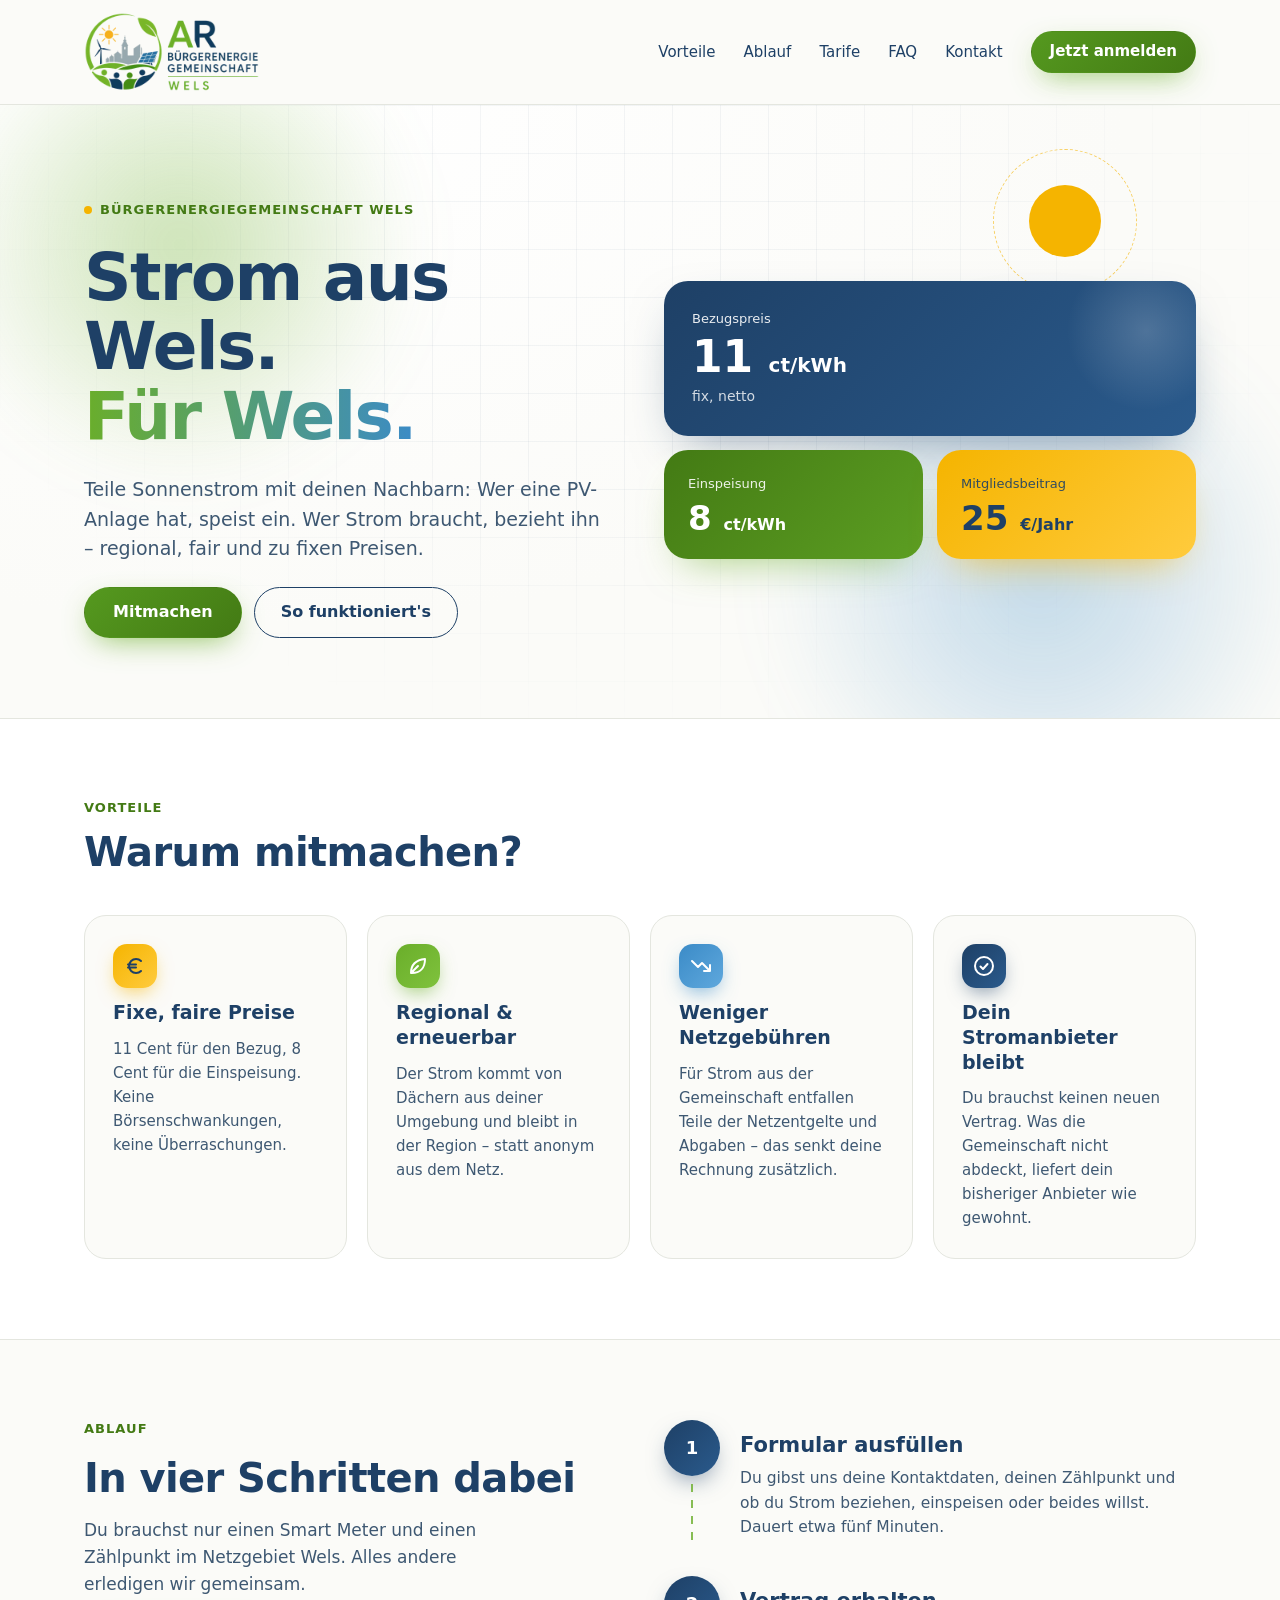
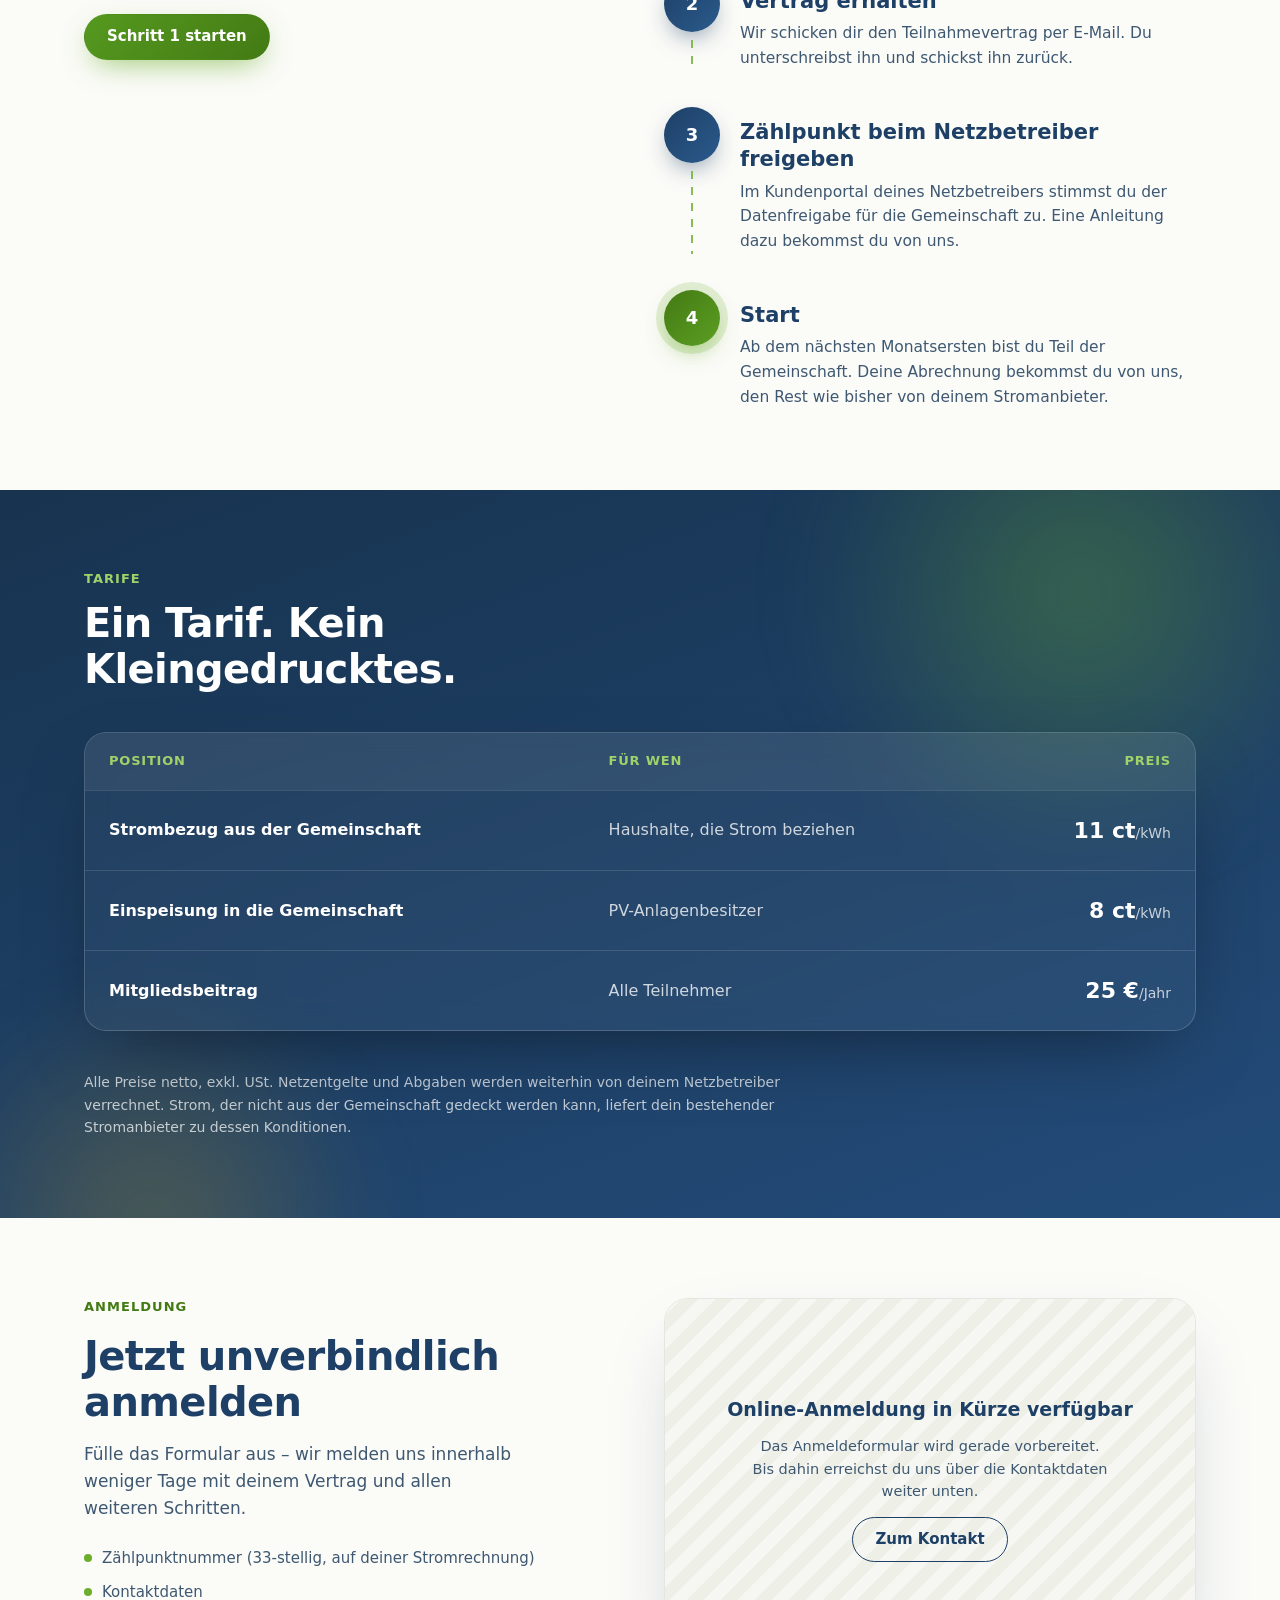
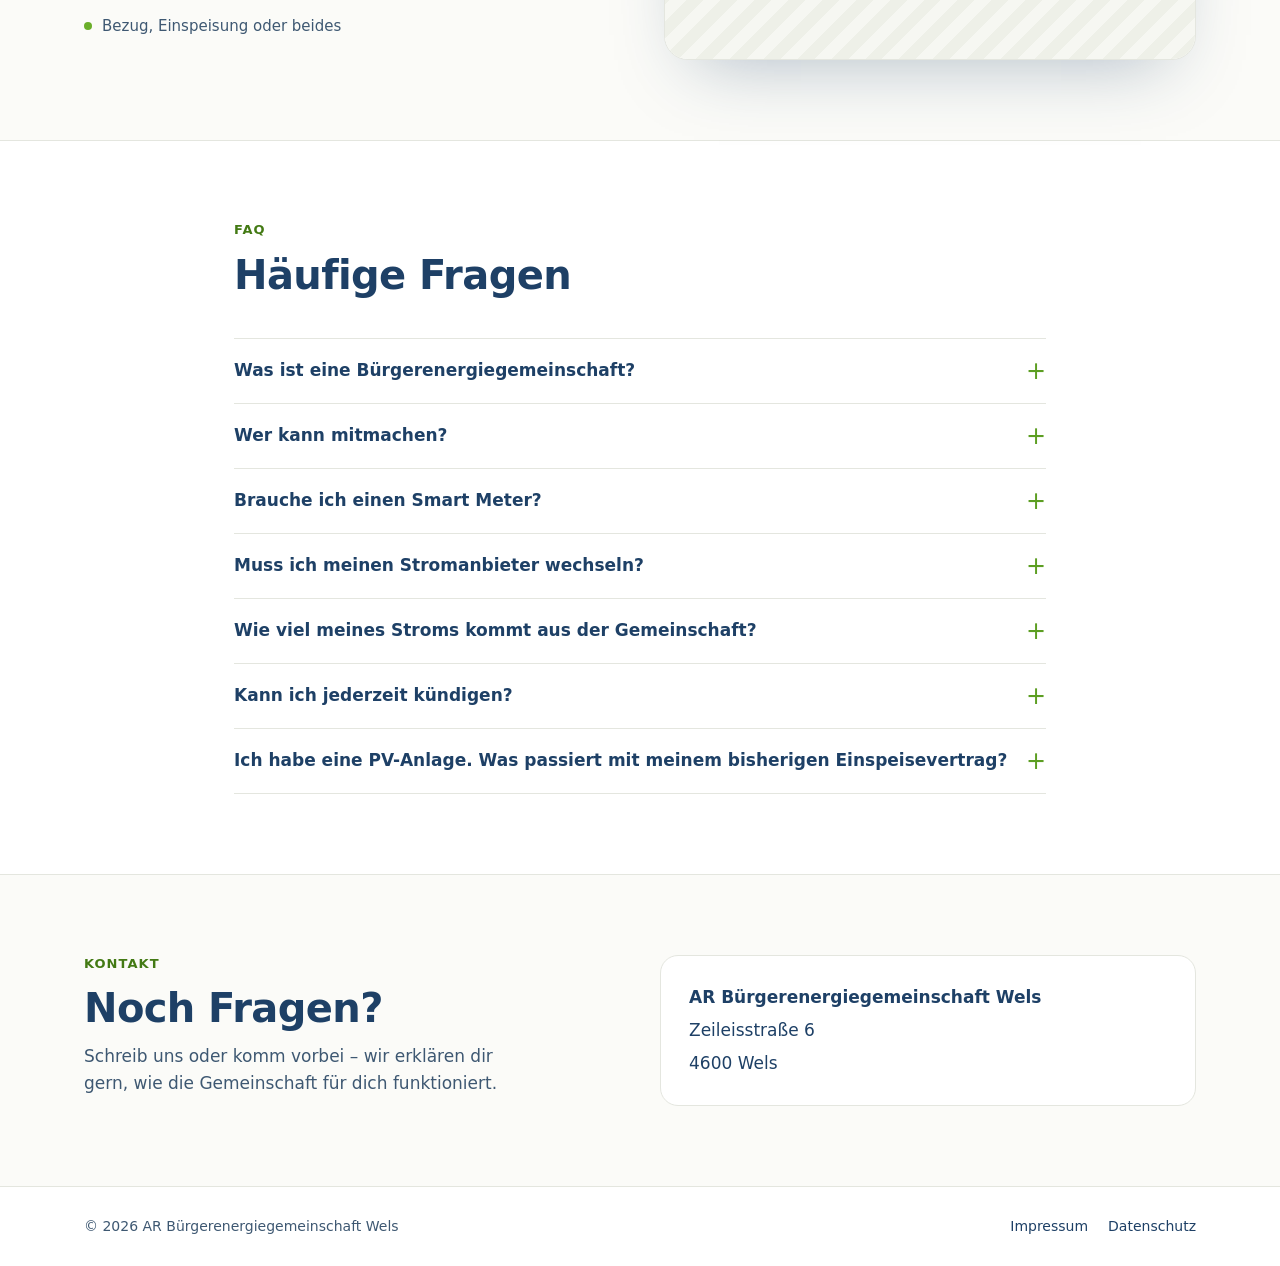
==== index.html @ f0b6286e "Website der AR Bürgerenergiegemeinschaft Wels Statische, SEO-optimierte Website (HTML, CSS, JS) ohne" ====
<!DOCTYPE html>
<html lang="de-AT">
<head>
<meta charset="utf-8">
<meta name="viewport" content="width=device-width, initial-scale=1">
<title>Bürgerenergiegemeinschaft Wels – Strom aus Wels, für Wels</title>
<meta name="description" content="Regionalen Sonnenstrom in Wels teilen: 11 ct/kWh Bezug, 8 ct/kWh Einspeisung, 25 € Mitgliedsbeitrag pro Jahr. Ohne Anbieterwechsel – jetzt unverbindlich anmelden.">
<meta name="robots" content="index, follow, max-image-preview:large">
<!-- TODO: https://www.example.com überall durch die echte Domain ersetzen (auch in robots.txt und sitemap.xml) -->
<link rel="canonical" href="https://www.example.com/">

<meta property="og:type" content="website">
<meta property="og:locale" content="de_AT">
<meta property="og:site_name" content="AR Bürgerenergiegemeinschaft Wels">
<meta property="og:title" content="Bürgerenergiegemeinschaft Wels – Strom aus Wels, für Wels">
<meta property="og:description" content="Teile Sonnenstrom mit deinen Nachbarn – regional, fair und zu fixen Preisen. 11 ct/kWh Bezug, 8 ct/kWh Einspeisung.">
<meta property="og:url" content="https://www.example.com/">
<meta property="og:image" content="https://www.example.com/assets/img/og-image.jpg">
<meta property="og:image:width" content="1200">
<meta property="og:image:height" content="630">
<meta property="og:image:alt" content="Logo der AR Bürgerenergiegemeinschaft Wels">
<meta name="twitter:card" content="summary_large_image">

<meta name="theme-color" content="#1E4066">
<meta name="geo.region" content="AT-4">
<meta name="geo.placename" content="Wels">
<link rel="icon" type="image/png" href="assets/img/favicon.png">
<link rel="apple-touch-icon" href="assets/img/apple-touch-icon.png">

<link rel="stylesheet" href="assets/css/style.css">
<script>document.documentElement.className += ' js';</script>
<script src="assets/js/main.js" defer></script>

<script type="application/ld+json">
{
  "@context": "https://schema.org",
  "@graph": [
    {
      "@type": "Organization",
      "@id": "https://www.example.com/#organisation",
      "name": "AR Bürgerenergiegemeinschaft Wels",
      "alternateName": "BEG Wels",
      "url": "https://www.example.com/",
      "logo": "https://www.example.com/assets/img/apple-touch-icon.png",
      "image": "https://www.example.com/assets/img/og-image.jpg",
      "description": "Bürgerenergiegemeinschaft in Wels: Mitglieder teilen regional erzeugten Sonnenstrom zu fixen Preisen.",
      "address": {
        "@type": "PostalAddress",
        "streetAddress": "Zeileisstraße 6",
        "postalCode": "4600",
        "addressLocality": "Wels",
        "addressRegion": "Oberösterreich",
        "addressCountry": "AT"
      },
      "areaServed": { "@type": "City", "name": "Wels" }
    },
    {
      "@type": "WebSite",
      "@id": "https://www.example.com/#website",
      "url": "https://www.example.com/",
      "name": "AR Bürgerenergiegemeinschaft Wels",
      "inLanguage": "de-AT",
      "publisher": { "@id": "https://www.example.com/#organisation" }
    },
    {
      "@type": "WebPage",
      "@id": "https://www.example.com/#webpage",
      "url": "https://www.example.com/",
      "name": "Bürgerenergiegemeinschaft Wels – Strom aus Wels, für Wels",
      "description": "Regionalen Sonnenstrom in Wels teilen: 11 ct/kWh Bezug, 8 ct/kWh Einspeisung, 25 € Mitgliedsbeitrag pro Jahr. Ohne Anbieterwechsel.",
      "inLanguage": "de-AT",
      "isPartOf": { "@id": "https://www.example.com/#website" },
      "about": { "@id": "https://www.example.com/#organisation" }
    },
    {
      "@type": "FAQPage",
      "@id": "https://www.example.com/#faq",
      "mainEntity": [
        {
          "@type": "Question",
          "name": "Was ist eine Bürgerenergiegemeinschaft?",
          "acceptedAnswer": { "@type": "Answer", "text": "Eine Bürgerenergiegemeinschaft (BEG) ist ein Zusammenschluss von Menschen und Betrieben, die Strom gemeinsam erzeugen, verbrauchen und untereinander teilen. Wer eine PV-Anlage hat, speist ein. Wer Strom braucht, bezieht ihn direkt aus der Gemeinschaft." }
        },
        {
          "@type": "Question",
          "name": "Wer kann mitmachen?",
          "acceptedAnswer": { "@type": "Answer", "text": "Alle mit einem Smart Meter und einem Zählpunkt im Netzgebiet Wels – egal, ob du Strom beziehen, einspeisen oder beides willst." }
        },
        {
          "@type": "Question",
          "name": "Brauche ich einen Smart Meter?",
          "acceptedAnswer": { "@type": "Answer", "text": "Ja. Für die viertelstündliche Zuordnung des Stroms ist ein Smart Meter nötig. In Wels sind die meisten Haushalte bereits ausgestattet; falls nicht, kannst du ihn kostenlos beim Netzbetreiber anfordern." }
        },
        {
          "@type": "Question",
          "name": "Muss ich meinen Stromanbieter wechseln?",
          "acceptedAnswer": { "@type": "Answer", "text": "Nein. Dein bestehender Vertrag bleibt. Die Gemeinschaft deckt einen Teil deines Verbrauchs, der Rest kommt wie bisher von deinem Anbieter." }
        },
        {
          "@type": "Question",
          "name": "Wie viel meines Stroms kommt aus der Gemeinschaft?",
          "acceptedAnswer": { "@type": "Answer", "text": "Das hängt davon ab, wie viel gerade eingespeist wird und wann du verbrauchst. Tagsüber bei Sonne ist der Anteil hoch, nachts gering. Der Anteil steht auf deiner monatlichen Abrechnung." }
        },
        {
          "@type": "Question",
          "name": "Kann ich jederzeit kündigen?",
          "acceptedAnswer": { "@type": "Answer", "text": "Ja, mit einer Frist von einem Monat zum Monatsende. Es gibt keine Mindestlaufzeit." }
        },
        {
          "@type": "Question",
          "name": "Ich habe eine PV-Anlage. Was passiert mit meinem bisherigen Einspeisevertrag?",
          "acceptedAnswer": { "@type": "Answer", "text": "Er bleibt bestehen. Was die Gemeinschaft nicht abnimmt, geht weiterhin an deinen bisherigen Abnehmer. Du bekommst für den Gemeinschaftsanteil 8 ct/kWh von uns." }
        }
      ]
    }
  ]
}
</script>
</head>
<body>
<a class="skip-link" href="#inhalt">Zum Inhalt springen</a>

<header class="site-header">
  <nav class="site-nav" aria-label="Hauptnavigation">
    <a class="brand" href="#top" aria-label="AR Bürgerenergiegemeinschaft Wels – zum Seitenanfang">
      <img src="assets/img/logo.webp" alt="AR Bürgerenergiegemeinschaft Wels" width="440" height="200" fetchpriority="high" decoding="async">
    </a>
    <button class="nav-toggle" type="button" aria-controls="nav-links" aria-expanded="false" aria-label="Menü öffnen">
      <svg class="icon-open" width="22" height="22" viewBox="0 0 24 24" fill="none" stroke="currentColor" stroke-width="2" stroke-linecap="round" aria-hidden="true"><path d="M4 7h16M4 12h16M4 17h16"/></svg>
      <svg class="icon-close" width="22" height="22" viewBox="0 0 24 24" fill="none" stroke="currentColor" stroke-width="2" stroke-linecap="round" aria-hidden="true"><path d="M6 6l12 12M18 6L6 18"/></svg>
    </button>
    <ul class="nav-links" id="nav-links">
      <li><a href="#vorteile">Vorteile</a></li>
      <li><a href="#ablauf">Ablauf</a></li>
      <li><a href="#tarife">Tarife</a></li>
      <li><a href="#faq">FAQ</a></li>
      <li><a href="#kontakt">Kontakt</a></li>
      <li><a class="btn btn-primary btn-sm" href="#anmelden">Jetzt anmelden</a></li>
    </ul>
  </nav>
</header>

<main id="top">
  <section class="hero" id="inhalt" aria-labelledby="hero-titel">
    <div class="hero-deco hero-grid-bg" aria-hidden="true"></div>
    <div class="hero-deco blob blob-green" aria-hidden="true"></div>
    <div class="hero-deco blob blob-blue" aria-hidden="true"></div>
    <div class="hero-deco sun" aria-hidden="true"></div>
    <div class="hero-deco sun-ring" aria-hidden="true"></div>

    <div class="wrap hero-inner">
      <div class="hero-copy">
        <h1 id="hero-titel">
          <span class="eyebrow hero-in d1">Bürgerenergiegemeinschaft Wels</span>
          <span class="hero-title hero-in d2">Strom aus Wels.<br><span class="shimmer">Für Wels.</span></span>
        </h1>
        <p class="hero-text hero-in d3">Teile Sonnenstrom mit deinen Nachbarn: Wer eine PV-Anlage hat, speist ein. Wer Strom braucht, bezieht ihn – regional, fair und zu fixen Preisen.</p>
        <div class="hero-actions hero-in d4">
          <a class="btn btn-primary" href="#anmelden">Mitmachen</a>
          <a class="btn btn-outline" href="#ablauf">So funktioniert's</a>
        </div>
      </div>

      <ul class="price-cards hero-in d3" aria-label="Preise im Überblick">
        <li class="price-card price-card--main lift">
          <span class="label">Bezugspreis</span>
          <span class="value">11 <span class="unit">ct/kWh</span></span>
          <span class="note">fix, netto</span>
        </li>
        <li class="price-card price-card--green lift">
          <span class="label">Einspeisung</span>
          <span class="value">8 <span class="unit">ct/kWh</span></span>
        </li>
        <li class="price-card price-card--sun lift">
          <span class="label">Mitgliedsbeitrag</span>
          <span class="value">25 <span class="unit">€/Jahr</span></span>
        </li>
      </ul>
    </div>
  </section>

  <section class="section section-alt" id="vorteile" aria-labelledby="vorteile-titel">
    <div class="wrap section-inner stack stack-lg">
      <div class="section-head stack stack-sm" data-reveal="1">
        <span class="eyebrow">Vorteile</span>
        <h2 class="h2" id="vorteile-titel">Warum mitmachen?</h2>
      </div>
      <ul class="cards">
        <li class="card lift" data-reveal="1">
          <span class="icon icon--sun" aria-hidden="true"><svg viewBox="0 0 24 24" fill="none" stroke="currentColor" stroke-width="2" stroke-linecap="round" stroke-linejoin="round"><path d="M18 7a7 7 0 1 0 0 10M5 10.5h8M5 13.5h8"/></svg></span>
          <h3>Fixe, faire Preise</h3>
          <p>11 Cent für den Bezug, 8 Cent für die Einspeisung. Keine Börsenschwankungen, keine Überraschungen.</p>
        </li>
        <li class="card lift" data-reveal="2">
          <span class="icon icon--green" aria-hidden="true"><svg viewBox="0 0 24 24" fill="none" stroke="currentColor" stroke-width="2" stroke-linecap="round" stroke-linejoin="round"><path d="M5 19c0-8 5-13 14-14 0 9-5 14-13 14M5 19l7-7"/></svg></span>
          <h3>Regional &amp; erneuerbar</h3>
          <p>Der Strom kommt von Dächern aus deiner Umgebung und bleibt in der Region – statt anonym aus dem Netz.</p>
        </li>
        <li class="card lift" data-reveal="3">
          <span class="icon icon--blue" aria-hidden="true"><svg viewBox="0 0 24 24" fill="none" stroke="currentColor" stroke-width="2" stroke-linecap="round" stroke-linejoin="round"><path d="M3 7l6 6 4-4 8 8M21 11v6h-6"/></svg></span>
          <h3>Weniger Netzgebühren</h3>
          <p>Für Strom aus der Gemeinschaft entfallen Teile der Netzentgelte und Abgaben – das senkt deine Rechnung zusätzlich.</p>
        </li>
        <li class="card lift" data-reveal="4">
          <span class="icon icon--navy" aria-hidden="true"><svg viewBox="0 0 24 24" fill="none" stroke="currentColor" stroke-width="2" stroke-linecap="round" stroke-linejoin="round"><circle cx="12" cy="12" r="9"/><path d="M8.5 12.5l2.5 2.5 4.5-5"/></svg></span>
          <h3>Dein Stromanbieter bleibt</h3>
          <p>Du brauchst keinen neuen Vertrag. Was die Gemeinschaft nicht abdeckt, liefert dein bisheriger Anbieter wie gewohnt.</p>
        </li>
      </ul>
    </div>
  </section>

  <section class="section" id="ablauf" aria-labelledby="ablauf-titel">
    <div class="wrap section-inner split">
      <div class="stack sticky-col" data-reveal="1">
        <span class="eyebrow">Ablauf</span>
        <h2 class="h2" id="ablauf-titel">In vier Schritten dabei</h2>
        <p class="lead">Du brauchst nur einen Smart Meter und einen Zählpunkt im Netzgebiet Wels. Alles andere erledigen wir gemeinsam.</p>
        <p><a class="btn btn-primary btn-md" href="#anmelden">Schritt 1 starten</a></p>
      </div>
      <ol class="steps">
        <li class="step" data-reveal="1">
          <div class="step-rail" aria-hidden="true"><span class="step-num">1</span><span class="step-line"></span></div>
          <div class="step-body">
            <h3>Formular ausfüllen</h3>
            <p>Du gibst uns deine Kontaktdaten, deinen Zählpunkt und ob du Strom beziehen, einspeisen oder beides willst. Dauert etwa fünf Minuten.</p>
          </div>
        </li>
        <li class="step" data-reveal="2">
          <div class="step-rail" aria-hidden="true"><span class="step-num">2</span><span class="step-line"></span></div>
          <div class="step-body">
            <h3>Vertrag erhalten</h3>
            <p>Wir schicken dir den Teilnahmevertrag per E-Mail. Du unterschreibst ihn und schickst ihn zurück.</p>
          </div>
        </li>
        <li class="step" data-reveal="3">
          <div class="step-rail" aria-hidden="true"><span class="step-num">3</span><span class="step-line"></span></div>
          <div class="step-body">
            <h3>Zählpunkt beim Netzbetreiber freigeben</h3>
            <p>Im Kundenportal deines Netzbetreibers stimmst du der Datenfreigabe für die Gemeinschaft zu. Eine Anleitung dazu bekommst du von uns.</p>
          </div>
        </li>
        <li class="step" data-reveal="4">
          <div class="step-rail" aria-hidden="true"><span class="step-num">4</span></div>
          <div class="step-body">
            <h3>Start</h3>
            <p>Ab dem nächsten Monatsersten bist du Teil der Gemeinschaft. Deine Abrechnung bekommst du von uns, den Rest wie bisher von deinem Stromanbieter.</p>
          </div>
        </li>
      </ol>
    </div>
  </section>

  <section class="section tarife" id="tarife" aria-labelledby="tarife-titel">
    <div class="hero-deco blob blob-a" aria-hidden="true"></div>
    <div class="hero-deco blob blob-b" aria-hidden="true"></div>
    <div class="wrap section-inner stack stack-lg">
      <div class="section-head stack stack-sm" data-reveal="1">
        <span class="eyebrow">Tarife</span>
        <h2 class="h2" id="tarife-titel">Ein Tarif. Kein Kleingedrucktes.</h2>
      </div>
      <div class="table-wrap" data-reveal="2" tabindex="0" role="region" aria-labelledby="tarife-titel">
        <table class="tarif-table">
          <caption class="visually-hidden">Tarife der AR Bürgerenergiegemeinschaft Wels</caption>
          <thead>
            <tr>
              <th scope="col">Position</th>
              <th scope="col">Für wen</th>
              <th scope="col" class="price">Preis</th>
            </tr>
          </thead>
          <tbody>
            <tr>
              <th scope="row">Strombezug aus der Gemeinschaft</th>
              <td>Haushalte, die Strom beziehen</td>
              <td class="price">11 ct<span class="per">/kWh</span></td>
            </tr>
            <tr>
              <th scope="row">Einspeisung in die Gemeinschaft</th>
              <td>PV-Anlagenbesitzer</td>
              <td class="price">8 ct<span class="per">/kWh</span></td>
            </tr>
            <tr>
              <th scope="row">Mitgliedsbeitrag</th>
              <td>Alle Teilnehmer</td>
              <td class="price">25 €<span class="per">/Jahr</span></td>
            </tr>
          </tbody>
        </table>
      </div>
      <p class="footnote">Alle Preise netto, exkl. USt. Netzentgelte und Abgaben werden weiterhin von deinem Netzbetreiber verrechnet. Strom, der nicht aus der Gemeinschaft gedeckt werden kann, liefert dein bestehender Stromanbieter zu dessen Konditionen.</p>
    </div>
  </section>

  <section class="section" id="anmelden" aria-labelledby="anmelden-titel">
    <div class="wrap section-inner split">
      <div class="stack" data-reveal="1">
        <span class="eyebrow">Anmeldung</span>
        <h2 class="h2" id="anmelden-titel">Jetzt unverbindlich anmelden</h2>
        <p class="lead">Fülle das Formular aus – wir melden uns innerhalb weniger Tage mit deinem Vertrag und allen weiteren Schritten.</p>
        <ul class="checklist">
          <li>Zählpunktnummer (33-stellig, auf deiner Stromrechnung)</li>
          <li>Kontaktdaten</li>
          <li>Bezug, Einspeisung oder beides</li>
        </ul>
      </div>

      <!-- TODO: Link zum Anmeldeformular (z. B. Google-Forms-Einbettungs-URL) in data-form-url eintragen.
           Solange das Attribut leer ist, wird der Hinweis "in Kürze verfügbar" angezeigt. -->
      <div class="form-card" data-reveal="2" data-form-url="" data-form-height="640">
        <div class="form-state" data-form-empty>
          <h3>Online-Anmeldung in Kürze verfügbar</h3>
          <p>Das Anmeldeformular wird gerade vorbereitet. Bis dahin erreichst du uns über die Kontaktdaten weiter unten.</p>
          <a class="btn btn-outline btn-md" href="#kontakt">Zum Kontakt</a>
        </div>
        <div class="form-state" data-form-consent hidden>
          <h3>Anmeldeformular</h3>
          <p>Das Formular wird von einem externen Dienst (Google Forms) bereitgestellt. Beim Laden werden Daten an Google übertragen.</p>
          <button class="btn btn-primary btn-md" type="button" data-form-load>Formular laden</button>
          <p class="small">Mehr dazu in unserer <a href="datenschutz.html">Datenschutzerklärung</a>.</p>
        </div>
      </div>
    </div>
  </section>

  <section class="section section-alt" id="faq" aria-labelledby="faq-titel">
    <div class="wrap faq-inner section-inner stack stack-lg">
      <div class="stack stack-sm" data-reveal="1">
        <span class="eyebrow">FAQ</span>
        <h2 class="h2" id="faq-titel">Häufige Fragen</h2>
      </div>
      <div class="faq-list" data-reveal="2">
        <details>
          <summary><h3>Was ist eine Bürgerenergiegemeinschaft?</h3></summary>
          <p>Eine Bürgerenergiegemeinschaft (BEG) ist ein Zusammenschluss von Menschen und Betrieben, die Strom gemeinsam erzeugen, verbrauchen und untereinander teilen. Wer eine PV-Anlage hat, speist ein. Wer Strom braucht, bezieht ihn direkt aus der Gemeinschaft.</p>
        </details>
        <details>
          <summary><h3>Wer kann mitmachen?</h3></summary>
          <p>Alle mit einem Smart Meter und einem Zählpunkt im Netzgebiet Wels – egal, ob du Strom beziehen, einspeisen oder beides willst.</p>
        </details>
        <details>
          <summary><h3>Brauche ich einen Smart Meter?</h3></summary>
          <p>Ja. Für die viertelstündliche Zuordnung des Stroms ist ein Smart Meter nötig. In Wels sind die meisten Haushalte bereits ausgestattet; falls nicht, kannst du ihn kostenlos beim Netzbetreiber anfordern.</p>
        </details>
        <details>
          <summary><h3>Muss ich meinen Stromanbieter wechseln?</h3></summary>
          <p>Nein. Dein bestehender Vertrag bleibt. Die Gemeinschaft deckt einen Teil deines Verbrauchs, der Rest kommt wie bisher von deinem Anbieter.</p>
        </details>
        <details>
          <summary><h3>Wie viel meines Stroms kommt aus der Gemeinschaft?</h3></summary>
          <p>Das hängt davon ab, wie viel gerade eingespeist wird und wann du verbrauchst. Tagsüber bei Sonne ist der Anteil hoch, nachts gering. Der Anteil steht auf deiner monatlichen Abrechnung.</p>
        </details>
        <details>
          <summary><h3>Kann ich jederzeit kündigen?</h3></summary>
          <p>Ja, mit einer Frist von einem Monat zum Monatsende. Es gibt keine Mindestlaufzeit.</p>
        </details>
        <details>
          <summary><h3>Ich habe eine PV-Anlage. Was passiert mit meinem bisherigen Einspeisevertrag?</h3></summary>
          <p>Er bleibt bestehen. Was die Gemeinschaft nicht abnimmt, geht weiterhin an deinen bisherigen Abnehmer. Du bekommst für den Gemeinschaftsanteil 8 ct/kWh von uns.</p>
        </details>
      </div>
    </div>
  </section>

  <section class="section" id="kontakt" aria-labelledby="kontakt-titel">
    <div class="wrap section-inner contact-grid">
      <div class="stack stack-sm" data-reveal="1">
        <span class="eyebrow">Kontakt</span>
        <h2 class="h2" id="kontakt-titel">Noch Fragen?</h2>
        <p class="lead">Schreib uns oder komm vorbei – wir erklären dir gern, wie die Gemeinschaft für dich funktioniert.</p>
      </div>
      <address class="contact-card lift" data-reveal="2">
        <strong>AR Bürgerenergiegemeinschaft Wels</strong>
        <span>Zeileisstraße 6</span>
        <span>4600 Wels</span>
        <!-- TODO: E-Mail und Telefon eintragen und Block einkommentieren (auch im JSON-LD als "email"/"telephone" ergänzen)
        <span class="contact-links">
          <a href="mailto:office@example.com">office@example.com</a>
          <a href="tel:+43000000000">+43 000 000 000</a>
        </span>
        -->
      </address>
    </div>
  </section>
</main>

<footer class="site-footer">
  <div class="wrap footer-inner">
    <span>© 2026 AR Bürgerenergiegemeinschaft Wels</span>
    <ul class="footer-links">
      <li><a href="impressum.html">Impressum</a></li>
      <li><a href="datenschutz.html">Datenschutz</a></li>
    </ul>
  </div>
</footer>
</body>
</html>
---- assets/css/style.css ----
/* AR Bürgerenergiegemeinschaft Wels – Stylesheet
   Keine externen Abhängigkeiten. Schriften: System-Stack (Sora / Work Sans
   werden verwendet, falls lokal installiert oder später per @font-face
   selbst gehostet). */

:root {
  --navy: #1E4066;
  --navy-2: #2A5A8C;
  --navy-deep: #17334F;
  --ink: #1E3A5C;
  --text: #3E5872;
  --green: #6AAE2A;
  --green-mid: #5C9E22;
  --green-dark: #437A14;
  --green-light: #9FD36A;
  --blue: #3B8BC7;
  --sun: #F5B400;
  --bg: #fbfbf8;
  --surface: #fff;
  --line: #e4e6df;
  --font-head: Sora, "Avenir Next", "Segoe UI", system-ui, -apple-system, Roboto, "Helvetica Neue", Arial, sans-serif;
  --font-body: "Work Sans", system-ui, -apple-system, "Segoe UI", Roboto, "Helvetica Neue", Arial, sans-serif;
  --ease: cubic-bezier(.2, .7, .2, 1);
  --wrap: 1160px;
  --header-h: 105px;
}

*, *::before, *::after { box-sizing: border-box; }

html {
  scroll-behavior: smooth;
  -webkit-text-size-adjust: 100%;
  text-size-adjust: 100%;
}

body {
  margin: 0;
  background: var(--bg);
  color: var(--ink);
  font-family: var(--font-body);
  font-size: 16px;
  line-height: 1.6;
  -webkit-font-smoothing: antialiased;
}

img { max-width: 100%; height: auto; }

a { color: var(--navy); }
a:hover { color: var(--green-dark); }

:focus-visible {
  outline: 3px solid var(--blue);
  outline-offset: 3px;
  border-radius: 4px;
}

h1, h2, h3, p { margin: 0; }

.wrap {
  max-width: var(--wrap);
  margin: 0 auto;
  padding-left: 24px;
  padding-right: 24px;
}

.visually-hidden {
  position: absolute;
  width: 1px;
  height: 1px;
  margin: -1px;
  padding: 0;
  overflow: hidden;
  clip: rect(0 0 0 0);
  white-space: nowrap;
  border: 0;
}

.skip-link {
  position: absolute;
  left: 16px;
  top: -60px;
  z-index: 100;
  background: var(--navy);
  color: #fff;
  padding: 10px 16px;
  border-radius: 8px;
  font-weight: 600;
  text-decoration: none;
  transition: top .2s;
}
.skip-link:focus { top: 12px; color: #fff; }

/* ---------- Buttons ---------- */

.btn {
  display: inline-block;
  text-decoration: none;
  font-weight: 600;
  font-size: 16px;
  line-height: 1.3;
  padding: 14px 28px;
  border-radius: 999px;
  border: 1.5px solid transparent;
  cursor: pointer;
  font-family: inherit;
  transition: transform .25s, box-shadow .25s, background .25s, color .25s;
}
.btn:hover { transform: translateY(-2px); }

.btn-primary {
  background: linear-gradient(135deg, #55991F, var(--green-dark));
  color: #fff;
  box-shadow: 0 10px 30px -10px rgba(106, 174, 42, .8);
}
.btn-primary:hover { color: #fff; box-shadow: 0 16px 36px -10px rgba(106, 174, 42, .9); }

.btn-outline {
  border-color: var(--navy);
  color: var(--navy);
  padding: 14px 26px;
}
.btn-outline:hover { background: var(--navy); color: #fff; }

.btn-sm { padding: 10px 18px; font-size: 15px; }
.btn-md { padding: 12px 22px; font-size: 15px; }

/* ---------- Header ---------- */

.site-header {
  position: sticky;
  top: 0;
  z-index: 10;
  background: rgba(251, 251, 248, .92);
  -webkit-backdrop-filter: blur(10px);
  backdrop-filter: blur(10px);
  border-bottom: 1px solid var(--line);
}

.site-nav {
  max-width: var(--wrap);
  margin: 0 auto;
  padding: 12px 24px;
  display: flex;
  align-items: center;
  justify-content: space-between;
  gap: 24px;
}

.brand { display: flex; align-items: center; text-decoration: none; flex: none; }
.brand img { height: 80px; width: auto; display: block; }

.nav-links {
  display: flex;
  gap: 28px;
  align-items: center;
  flex-wrap: wrap;
  justify-content: flex-end;
  font-size: 15px;
  font-weight: 500;
  margin: 0;
  padding: 0;
  list-style: none;
}
.nav-links a { text-decoration: none; transition: color .2s; }
.nav-links a[aria-current="true"]:not(.btn) { color: var(--green-dark); }

.nav-toggle {
  display: none;
  width: 44px;
  height: 44px;
  padding: 0;
  border: 1px solid var(--line);
  border-radius: 12px;
  background: var(--surface);
  color: var(--navy);
  cursor: pointer;
  align-items: center;
  justify-content: center;
}
.nav-toggle svg { display: block; }
.nav-toggle .icon-close { display: none; }
.nav-toggle[aria-expanded="true"] .icon-open { display: none; }
.nav-toggle[aria-expanded="true"] .icon-close { display: block; }

/* ---------- Sections ---------- */

.section { scroll-margin-top: calc(var(--header-h) + 5px); }
.section-alt {
  background: var(--surface);
  border-top: 1px solid var(--line);
  border-bottom: 1px solid var(--line);
}
.section-inner { padding-top: 80px; padding-bottom: 80px; }

.split {
  display: grid;
  grid-template-columns: repeat(auto-fit, minmax(min(300px, 100%), 1fr));
  gap: 48px;
  align-items: start;
}

.stack { display: flex; flex-direction: column; gap: 16px; }
.stack-sm { gap: 12px; }
.stack-lg { gap: 40px; }

.eyebrow {
  display: block;
  font-family: var(--font-body);
  font-size: 13px;
  font-weight: 600;
  letter-spacing: .08em;
  line-height: 1.4;
  text-transform: uppercase;
  color: var(--green-dark);
}

.h2 {
  font-family: var(--font-head);
  font-size: clamp(28px, 3.4vw, 40px);
  line-height: 1.15;
  font-weight: 600;
  letter-spacing: -.015em;
  color: var(--navy);
  text-wrap: pretty;
}

.lead {
  font-size: 17px;
  line-height: 1.6;
  color: var(--text);
  max-width: 440px;
  text-wrap: pretty;
}

.section-head { max-width: 620px; }

/* ---------- Hero ---------- */

.hero {
  position: relative;
  overflow: hidden;
  background: radial-gradient(ellipse at 20% 0%, #fff 0%, var(--bg) 60%);
}

.hero-deco { position: absolute; pointer-events: none; }
.hero-grid-bg {
  inset: 0;
  background-image:
    linear-gradient(rgba(30, 64, 102, .05) 1px, transparent 1px),
    linear-gradient(90deg, rgba(30, 64, 102, .05) 1px, transparent 1px);
  background-size: 48px 48px;
  -webkit-mask-image: radial-gradient(ellipse at 50% 30%, #000 30%, transparent 75%);
  mask-image: radial-gradient(ellipse at 50% 30%, #000 30%, transparent 75%);
}
.blob { border-radius: 50%; filter: blur(30px); }
.blob-green {
  top: -120px; left: -80px; width: 520px; height: 520px;
  background: radial-gradient(circle, rgba(106, 174, 42, .35), rgba(106, 174, 42, 0) 65%);
  animation: blobA 14s ease-in-out infinite;
}
.blob-blue {
  bottom: -160px; right: -60px; width: 600px; height: 600px;
  background: radial-gradient(circle, rgba(59, 139, 199, .3), rgba(59, 139, 199, 0) 65%);
  animation: blobB 18s ease-in-out infinite;
}
.sun {
  top: 80px; right: 14%; width: 72px; height: 72px;
  border-radius: 50%;
  background: var(--sun);
  animation: sunPulse 4s ease-in-out infinite;
}
.sun-ring {
  top: 44px; right: calc(14% - 36px); width: 144px; height: 144px;
  border-radius: 50%;
  border: 1.5px dashed rgba(245, 180, 0, .6);
  animation: spinSlow 40s linear infinite;
}

.hero-inner {
  position: relative;
  padding-top: 96px;
  padding-bottom: 80px;
  display: grid;
  grid-template-columns: repeat(auto-fit, minmax(min(300px, 100%), 1fr));
  gap: 48px;
  align-items: center;
}

.hero-copy { display: flex; flex-direction: column; gap: 24px; }

.hero h1 { display: flex; flex-direction: column; gap: 24px; }
.hero .eyebrow { display: inline-flex; align-items: center; gap: 8px; }
.hero .eyebrow::before {
  content: "";
  width: 8px; height: 8px;
  border-radius: 50%;
  background: var(--sun);
}
.hero-title {
  font-family: var(--font-head);
  font-size: clamp(40px, 5.6vw, 66px);
  line-height: 1.05;
  font-weight: 700;
  letter-spacing: -.025em;
  color: var(--navy);
  text-wrap: pretty;
}
.shimmer {
  color: var(--green-mid);
  background: linear-gradient(90deg, var(--green), var(--blue), var(--green));
  background-size: 200% 100%;
  -webkit-background-clip: text;
  background-clip: text;
  -webkit-text-fill-color: transparent;
  animation: shimmer 6s linear infinite;
}
.hero-text {
  font-size: 19px;
  line-height: 1.55;
  color: var(--text);
  max-width: 520px;
  text-wrap: pretty;
}
.hero-actions { display: flex; gap: 12px; flex-wrap: wrap; }

.price-cards {
  display: grid;
  grid-template-columns: 1fr 1fr;
  gap: 14px;
  margin: 0;
  padding: 0;
  list-style: none;
}
.price-card {
  position: relative;
  overflow: hidden;
  border-radius: 24px;
  padding: 24px;
  display: flex;
  flex-direction: column;
  gap: 6px;
  color: #fff;
}
.price-card .label { font-size: 13px; font-weight: 500; opacity: .9; }
.price-card .value {
  font-family: var(--font-head);
  font-size: 34px;
  font-weight: 700;
  line-height: 1;
}
.price-card .unit { font-size: 16px; font-weight: 600; }
.price-card .note { font-size: 14px; opacity: .8; }

.price-card--main {
  grid-column: 1 / -1;
  padding: 28px;
  background: linear-gradient(135deg, var(--navy), var(--navy-2));
  box-shadow: 0 20px 50px -20px rgba(30, 64, 102, .5);
}
.price-card--main .value { font-size: 44px; }
.price-card--main .unit { font-size: 20px; }
.price-card--main::after {
  content: "";
  position: absolute;
  right: -30px; top: -30px;
  width: 160px; height: 160px;
  border-radius: 50%;
  background: radial-gradient(circle, rgba(255, 255, 255, .18), transparent 70%);
}
.price-card--green {
  background: linear-gradient(135deg, var(--green-dark), var(--green-mid));
  box-shadow: 0 20px 40px -20px rgba(106, 174, 42, .6);
}
.price-card--sun {
  background: linear-gradient(135deg, var(--sun), #FFCB3D);
  color: var(--navy);
  box-shadow: 0 20px 40px -20px rgba(245, 180, 0, .7);
}

.lift { transition: transform .35s var(--ease), box-shadow .35s; }
.lift:hover { transform: translateY(-6px); box-shadow: 0 24px 50px -20px rgba(30, 64, 102, .35); }

/* ---------- Vorteile ---------- */

.cards {
  display: grid;
  grid-template-columns: 1fr;
  gap: 20px;
  margin: 0;
  padding: 0;
  list-style: none;
}
@media (min-width: 560px) { .cards { grid-template-columns: repeat(2, 1fr); } }
@media (min-width: 1060px) { .cards { grid-template-columns: repeat(4, 1fr); } }
.card {
  display: flex;
  flex-direction: column;
  gap: 12px;
  padding: 28px;
  border-radius: 22px;
  background: var(--bg);
  border: 1px solid var(--line);
}
.card h3 {
  font-family: var(--font-head);
  font-size: 19px;
  line-height: 1.3;
  font-weight: 600;
  color: var(--navy);
}
.card p { font-size: 15px; line-height: 1.6; color: var(--text); }

.icon {
  width: 44px; height: 44px;
  border-radius: 14px;
  display: flex;
  align-items: center;
  justify-content: center;
  color: #fff;
}
.icon svg { width: 24px; height: 24px; }
.icon--sun { background: linear-gradient(135deg, var(--sun), #FFCB3D); box-shadow: 0 8px 20px -6px rgba(245, 180, 0, .7); color: var(--navy); }
.icon--green { background: linear-gradient(135deg, var(--green), #7FC23D); box-shadow: 0 8px 20px -6px rgba(106, 174, 42, .7); }
.icon--blue { background: linear-gradient(135deg, var(--blue), #5FA8DD); box-shadow: 0 8px 20px -6px rgba(59, 139, 199, .7); }
.icon--navy { background: linear-gradient(135deg, var(--navy), var(--navy-2)); box-shadow: 0 8px 20px -6px rgba(30, 64, 102, .6); }

/* ---------- Ablauf ---------- */

.steps { list-style: none; margin: 0; padding: 0; display: flex; flex-direction: column; }
.step {
  display: grid;
  grid-template-columns: 56px 1fr;
  gap: 20px;
  padding-bottom: 36px;
}
.step:last-child { padding-bottom: 0; }
.step-rail { display: flex; flex-direction: column; align-items: center; gap: 8px; }
.step-num {
  width: 56px; height: 56px;
  flex: none;
  border-radius: 50%;
  background: linear-gradient(135deg, var(--navy), var(--navy-2));
  color: #fff;
  display: flex;
  align-items: center;
  justify-content: center;
  font-family: var(--font-head);
  font-weight: 600;
  font-size: 18px;
  box-shadow: 0 10px 24px -8px rgba(30, 64, 102, .6);
}
.step-line {
  flex: 1;
  width: 2px;
  display: block;
  opacity: .8;
  background: repeating-linear-gradient(to bottom, var(--green) 0 8px, transparent 8px 16px);
  background-size: 2px 16px;
  animation: flowDash 1.2s linear infinite;
}
.step:last-child .step-num {
  background: linear-gradient(135deg, var(--green-dark), var(--green-mid));
  box-shadow: 0 0 0 8px rgba(106, 174, 42, .18), 0 10px 24px -8px rgba(106, 174, 42, .7);
  animation: floatY 3s ease-in-out infinite;
}
.step-body { display: flex; flex-direction: column; gap: 6px; padding-top: 12px; }
.step-body h3 {
  font-family: var(--font-head);
  font-size: 21px;
  line-height: 1.3;
  font-weight: 600;
  color: var(--navy);
}
.step-body p { font-size: 15.5px; line-height: 1.6; color: var(--text); }

@media (min-width: 700px) {
  .sticky-col { position: sticky; top: calc(var(--header-h) + 5px); }
}

/* ---------- Tarife ---------- */

.tarife {
  position: relative;
  overflow: hidden;
  background: linear-gradient(160deg, var(--navy-deep) 0%, var(--navy) 55%, #234C7A 100%);
  color: #fff;
}
.tarife .section-inner { position: relative; }
.tarife .eyebrow { color: var(--green-light); }
.tarife .h2 { color: #fff; }
.tarife .blob { filter: blur(40px); }
.tarife .blob-a {
  top: -200px; right: -100px; width: 600px; height: 600px;
  background: radial-gradient(circle, rgba(106, 174, 42, .35), transparent 65%);
  animation: blobB 16s ease-in-out infinite;
}
.tarife .blob-b {
  bottom: -250px; left: -100px; width: 500px; height: 500px;
  background: radial-gradient(circle, rgba(245, 180, 0, .22), transparent 65%);
  animation: blobA 20s ease-in-out infinite;
}

.table-wrap {
  overflow-x: auto;
  border-radius: 22px;
  border: 1px solid rgba(255, 255, 255, .18);
  background: rgba(255, 255, 255, .04);
  -webkit-backdrop-filter: blur(12px);
  backdrop-filter: blur(12px);
  box-shadow: 0 30px 80px -30px rgba(0, 0, 0, .5);
}
.tarif-table { width: 100%; min-width: 540px; border-collapse: collapse; font-size: 16px; }
.tarif-table thead tr { background: rgba(255, 255, 255, .06); }
.tarif-table thead th {
  text-align: left;
  padding: 18px 24px;
  font-weight: 600;
  font-size: 13px;
  letter-spacing: .06em;
  text-transform: uppercase;
  color: var(--green-light);
}
.tarif-table tbody tr { border-top: 1px solid rgba(255, 255, 255, .12); transition: background .25s; }
.tarif-table tbody tr:hover { background: rgba(255, 255, 255, .07); }
.tarif-table tbody th,
.tarif-table tbody td { padding: 22px 24px; text-align: left; }
.tarif-table tbody th { font-weight: 600; }
.tarif-table tbody td { color: rgba(255, 255, 255, .78); }
.tarif-table .price,
.tarif-table thead th.price { text-align: right; }
.tarif-table tbody td.price {
  font-family: var(--font-head);
  font-size: 22px;
  font-weight: 600;
  white-space: nowrap;
  color: #fff;
}
.tarif-table .per { font-size: 14px; font-weight: 500; color: rgba(255, 255, 255, .75); }
.tarife .footnote { font-size: 14px; line-height: 1.6; color: rgba(255, 255, 255, .72); max-width: 720px; }

/* ---------- Anmeldung ---------- */

.checklist {
  margin: 8px 0 0;
  padding: 0;
  list-style: none;
  display: flex;
  flex-direction: column;
  gap: 10px;
  font-size: 15px;
  color: var(--text);
}
.checklist li { display: flex; gap: 10px; align-items: baseline; }
.checklist li::before {
  content: "";
  width: 8px; height: 8px;
  flex: none;
  border-radius: 50%;
  background: var(--green);
  transform: translateY(-1px);
}

.form-card {
  background: var(--surface);
  border: 1px solid var(--line);
  border-radius: 24px;
  overflow: hidden;
  box-shadow: 0 30px 70px -30px rgba(30, 64, 102, .35);
}
.form-state {
  min-height: 360px;
  display: flex;
  flex-direction: column;
  align-items: center;
  justify-content: center;
  gap: 14px;
  text-align: center;
  padding: 40px 32px;
  background: repeating-linear-gradient(135deg, #f6f7f2 0 12px, #eef0e8 12px 24px);
}
.form-state[hidden] { display: none; }
.form-state h3 {
  font-family: var(--font-head);
  font-size: 19px;
  line-height: 1.3;
  font-weight: 600;
  color: var(--navy);
}
.form-state p { font-size: 14.5px; line-height: 1.55; color: var(--text); max-width: 360px; }
.form-state .small { font-size: 13px; }
.form-card iframe { width: 100%; border: 0; display: block; }

/* ---------- FAQ ---------- */

.faq-inner { max-width: 860px; }
.faq-list { display: flex; flex-direction: column; border-top: 1px solid var(--line); }
.faq-list details { border-bottom: 1px solid var(--line); }
.faq-list summary {
  cursor: pointer;
  list-style: none;
  display: flex;
  justify-content: space-between;
  align-items: center;
  gap: 16px;
  padding: 20px 0;
  transition: color .2s;
  color: var(--navy);
}
.faq-list summary::-webkit-details-marker { display: none; }
.faq-list summary:hover { color: var(--green-dark); }
.faq-list summary h3 {
  font-family: var(--font-head);
  font-size: 17px;
  line-height: 1.4;
  font-weight: 600;
  color: inherit;
}
.faq-list summary::after {
  content: "+";
  flex: none;
  font-size: 24px;
  font-weight: 400;
  line-height: 1;
  color: var(--green-mid);
  transition: transform .2s;
}
.faq-list details[open] summary::after { transform: rotate(45deg); }
.faq-list details p {
  margin: 0 0 20px;
  font-size: 15.5px;
  line-height: 1.65;
  color: var(--text);
  max-width: 680px;
}

/* ---------- Kontakt ---------- */

.contact-grid {
  display: grid;
  grid-template-columns: repeat(auto-fit, minmax(min(280px, 100%), 1fr));
  gap: 40px;
  align-items: start;
}
.contact-card {
  font-style: normal;
  display: flex;
  flex-direction: column;
  gap: 6px;
  font-size: 17px;
  line-height: 1.6;
  color: var(--navy);
  padding: 28px;
  border-radius: 18px;
  background: var(--surface);
  border: 1px solid var(--line);
}
.contact-card strong { font-family: var(--font-head); font-weight: 600; }
.contact-card .contact-links { margin-top: 10px; display: flex; flex-direction: column; gap: 2px; }

/* ---------- Footer ---------- */

.site-footer { border-top: 1px solid var(--line); background: var(--surface); }
.footer-inner {
  padding-top: 28px;
  padding-bottom: 28px;
  display: flex;
  justify-content: space-between;
  align-items: center;
  gap: 16px;
  flex-wrap: wrap;
  font-size: 14px;
  color: var(--text);
}
.footer-links { display: flex; gap: 20px; margin: 0; padding: 0; list-style: none; }
.footer-links a { text-decoration: none; }

/* ---------- Rechtstexte (Impressum, Datenschutz) ---------- */

.legal { max-width: 780px; padding-top: 64px; padding-bottom: 80px; }
.legal h1 {
  font-family: var(--font-head);
  font-size: clamp(32px, 4.4vw, 46px);
  line-height: 1.1;
  font-weight: 700;
  letter-spacing: -.02em;
  color: var(--navy);
  margin-bottom: 28px;
}
.legal h2 {
  font-family: var(--font-head);
  font-size: 22px;
  line-height: 1.3;
  font-weight: 600;
  color: var(--navy);
  margin: 36px 0 10px;
}
.legal p, .legal li { font-size: 16px; line-height: 1.7; color: var(--text); }
.legal p + p { margin-top: 12px; }
.legal ul { margin: 8px 0 0; padding-left: 20px; }
.legal address { font-style: normal; font-size: 16px; line-height: 1.7; color: var(--text); }
.legal mark { background: #FFF1BF; color: var(--ink); padding: 1px 5px; border-radius: 4px; }
.legal .back { display: inline-block; margin-bottom: 28px; font-weight: 600; text-decoration: none; }

/* ---------- Animationen ---------- */

@keyframes blobA { 0%, 100% { transform: translate(0, 0) scale(1); } 50% { transform: translate(40px, -30px) scale(1.12); } }
@keyframes blobB { 0%, 100% { transform: translate(0, 0) scale(1); } 50% { transform: translate(-50px, 30px) scale(.92); } }
@keyframes sunPulse {
  0%, 100% { box-shadow: 0 0 0 0 rgba(245, 180, 0, .45), 0 0 60px 10px rgba(245, 180, 0, .35); }
  50% { box-shadow: 0 0 0 24px rgba(245, 180, 0, 0), 0 0 90px 20px rgba(245, 180, 0, .5); }
}
@keyframes spinSlow { to { transform: rotate(360deg); } }
@keyframes flowDash { to { background-position: 0 16px; } }
@keyframes shimmer { 0% { background-position: 0% 50%; } 100% { background-position: 200% 50%; } }
@keyframes floatY { 0%, 100% { transform: translateY(0); } 50% { transform: translateY(-10px); } }
@keyframes fadeUp { from { opacity: 0; transform: translateY(28px); } to { opacity: 1; transform: none; } }

.hero-in { animation: fadeUp .9s var(--ease) both; }
.hero-in.d1 { animation-delay: .1s; }
.hero-in.d2 { animation-delay: .22s; }
.hero-in.d3 { animation-delay: .34s; }
.hero-in.d4 { animation-delay: .5s; }

/* Einblenden beim Scrollen – nur wenn JavaScript aktiv ist */
.js [data-reveal] {
  opacity: 0;
  transform: translateY(28px);
  transition: opacity .8s var(--ease), transform .8s var(--ease);
}
.js [data-reveal].in { opacity: 1; transform: none; }
.js [data-reveal="2"] { transition-delay: .12s; }
.js [data-reveal="3"] { transition-delay: .24s; }
.js [data-reveal="4"] { transition-delay: .36s; }
/* .lift-Hover soll nicht von der Reveal-Verzögerung gebremst werden */
.js [data-reveal].in.lift { transition: transform .35s var(--ease), box-shadow .35s; transition-delay: 0s; }

/* ---------- Mobile ---------- */

@media (max-width: 880px) {
  :root { --header-h: 81px; }
  .brand img { height: 56px; }
  .site-nav { gap: 12px; }

  .js .nav-toggle { display: inline-flex; }
  .js .nav-links {
    display: none;
    position: absolute;
    top: 100%;
    left: 0;
    right: 0;
    flex-direction: column;
    align-items: stretch;
    gap: 0;
    padding: 8px 24px 20px;
    background: var(--bg);
    border-bottom: 1px solid var(--line);
    box-shadow: 0 24px 40px -24px rgba(30, 64, 102, .35);
    font-size: 17px;
  }
  .js .nav-links.open { display: flex; }
  .js .nav-links a:not(.btn) { display: block; padding: 12px 0; border-bottom: 1px solid var(--line); }
  .js .nav-links .btn { display: block; text-align: center; margin-top: 16px; padding: 14px 18px; }
  html:not(.js) .nav-links { gap: 8px 18px; }
}

@media (max-width: 720px) {
  .hero-inner { padding-top: 72px; padding-bottom: 64px; }
  .section-inner { padding-top: 64px; padding-bottom: 64px; }
  .sun { top: 22px; right: 28px; width: 36px; height: 36px; }
  .sun-ring { top: 4px; right: 10px; width: 72px; height: 72px; }
  .hero-text { font-size: 17.5px; }
}

/* Tariftabelle: auf schmalen Displays gestapelt statt horizontal scrollend */
@media (max-width: 620px) {
  .tarif-table { min-width: 0; }
  .tarif-table thead {
    position: absolute;
    width: 1px;
    height: 1px;
    overflow: hidden;
    clip: rect(0 0 0 0);
  }
  .tarif-table tbody tr {
    display: grid;
    grid-template-columns: 1fr auto;
    gap: 4px 16px;
    align-items: center;
    padding: 18px 20px;
  }
  .tarif-table tbody tr:first-child { border-top: 0; }
  .tarif-table tbody th,
  .tarif-table tbody td { padding: 0; }
  .tarif-table tbody th { grid-column: 1; grid-row: 1; }
  .tarif-table tbody td { grid-column: 1; grid-row: 2; font-size: 14px; }
  .tarif-table tbody td.price { grid-column: 2; grid-row: 1 / span 2; font-size: 22px; }
}

@media (max-width: 380px) {
  .price-card { padding: 20px 16px; }
  .price-card .value { font-size: 30px; }
  .price-card--main .value { font-size: 40px; }
}

@media (prefers-reduced-motion: reduce) {
  html { scroll-behavior: auto; }
  *, *::before, *::after {
    animation-duration: .01ms !important;
    animation-iteration-count: 1 !important;
    transition-duration: .01ms !important;
    transition-delay: 0s !important;
  }
}

@media print {
  .site-header { position: static; }
  .nav-links, .nav-toggle, .hero-deco, .tarife .blob { display: none !important; }
  .js [data-reveal] { opacity: 1; transform: none; }
  .tarife { background: #fff; color: #000; }
  .tarife .h2, .tarif-table tbody td, .tarif-table tbody td.price, .tarife .footnote, .tarif-table .per { color: #000; }
}
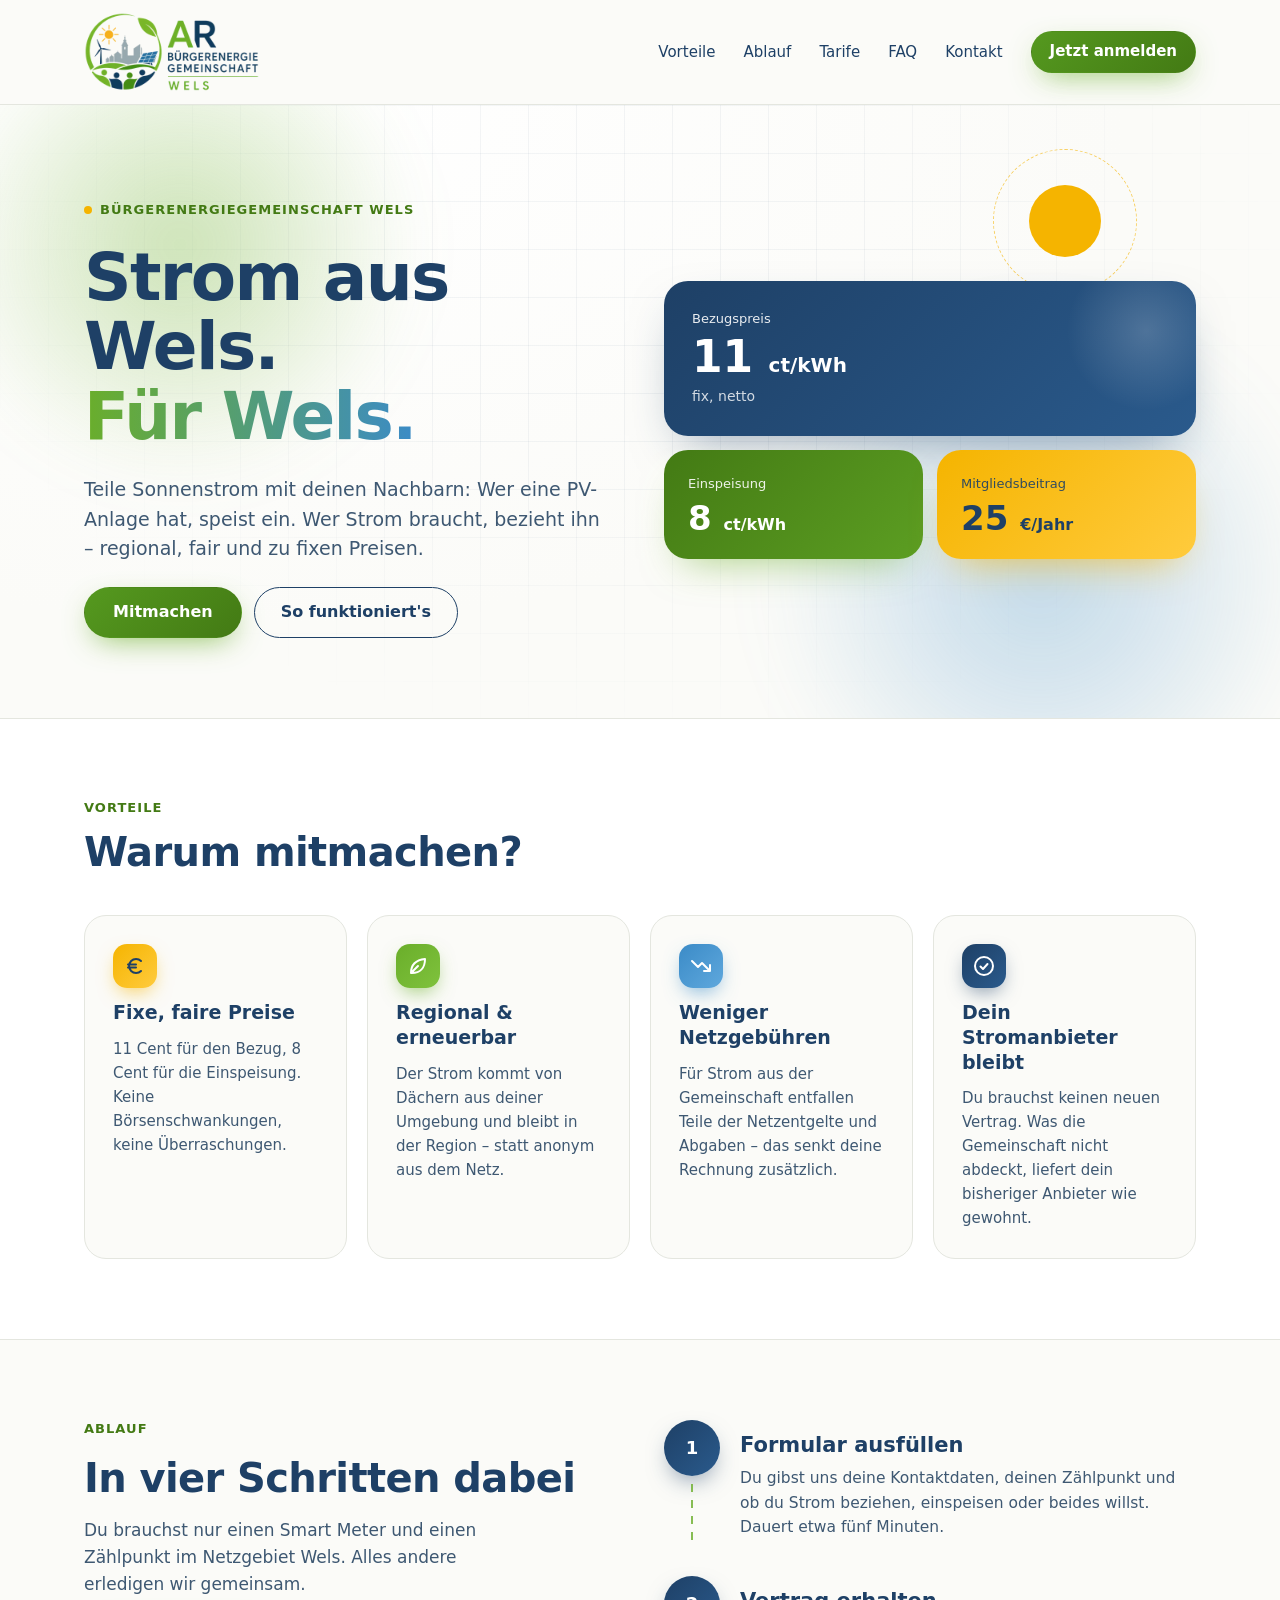
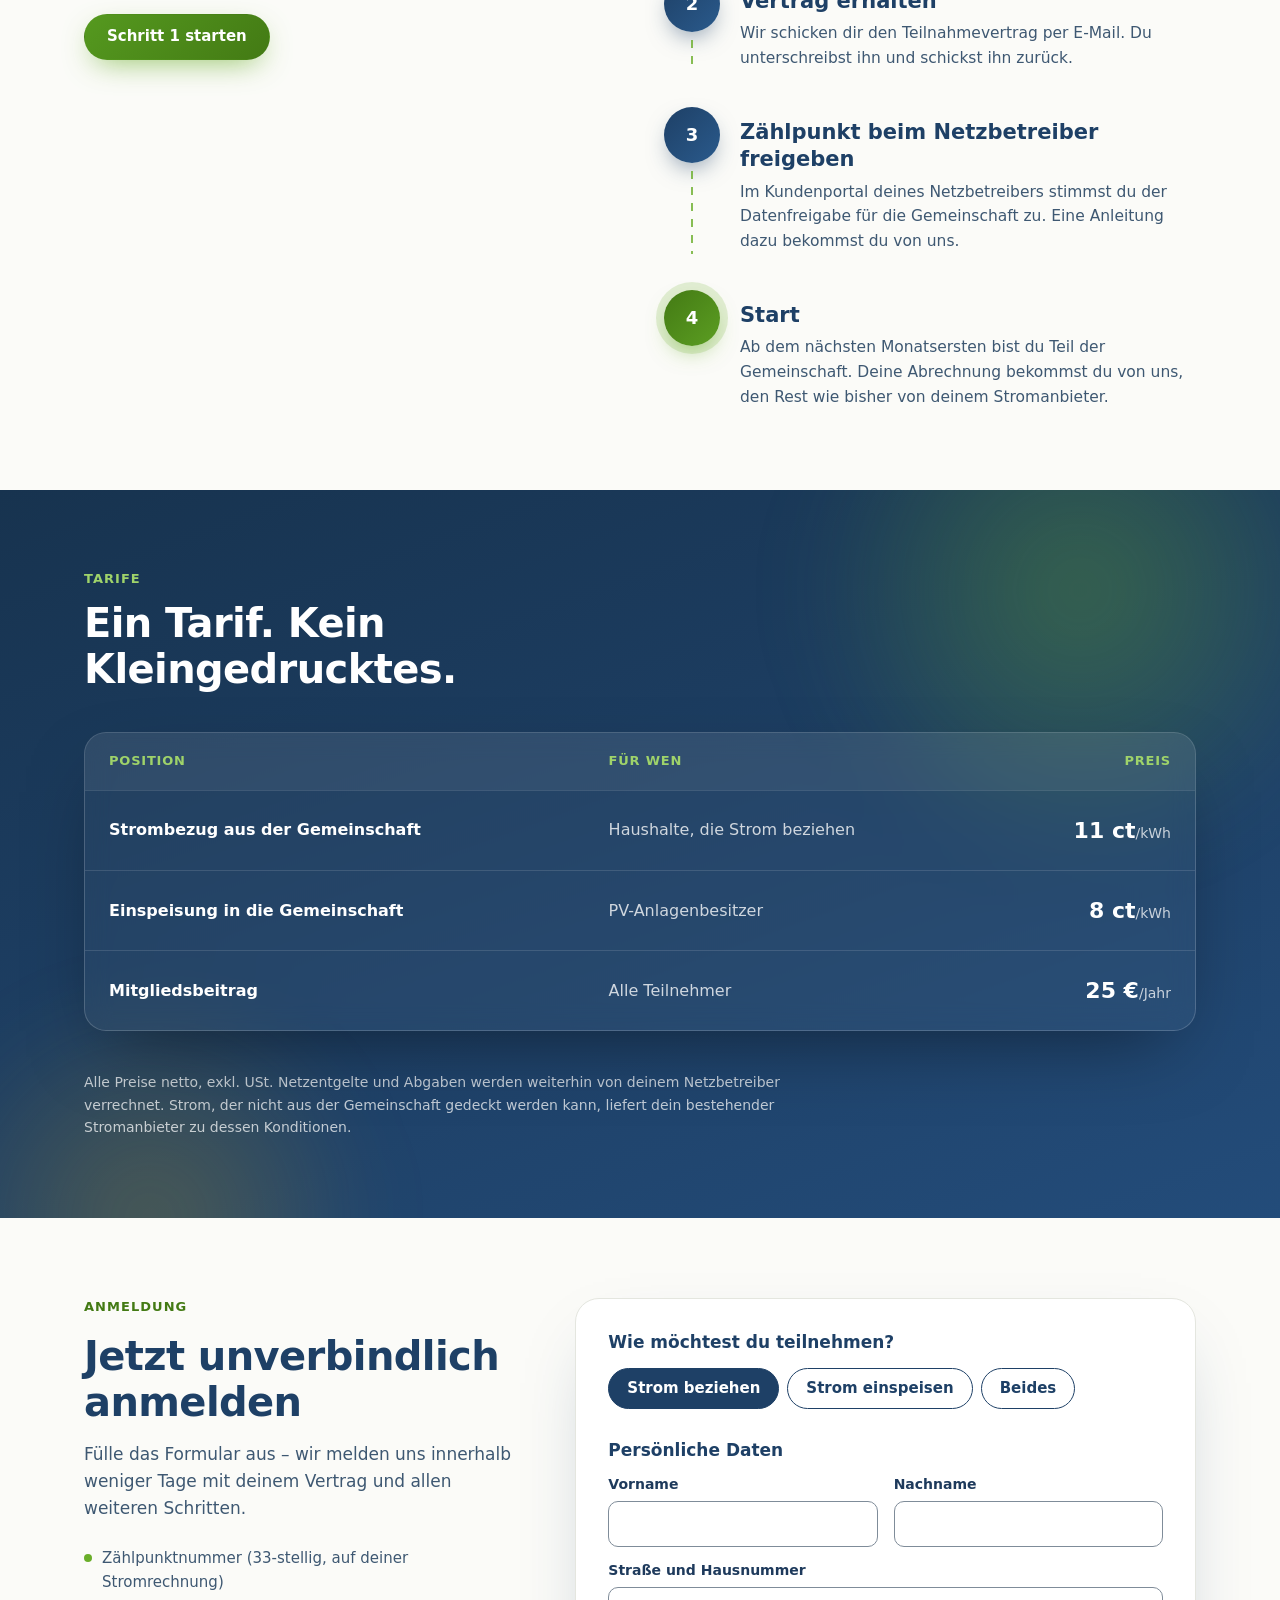
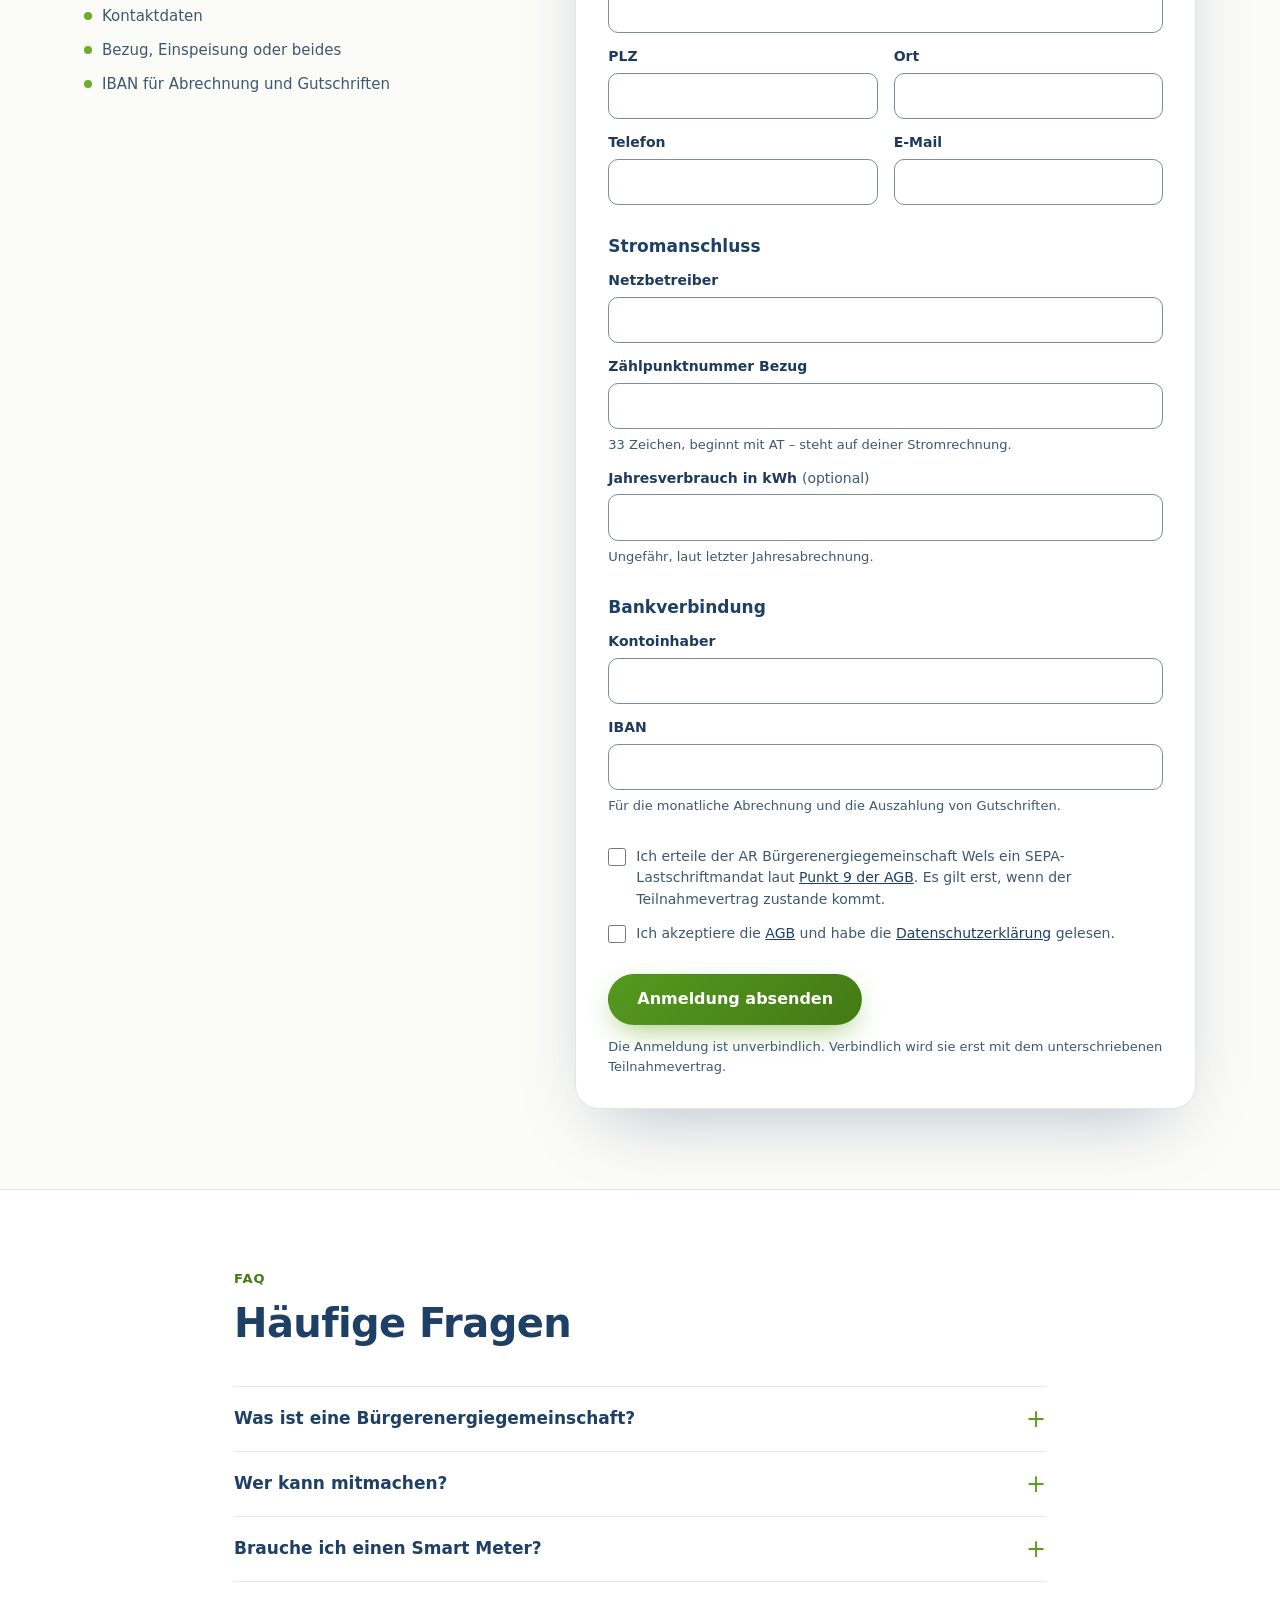
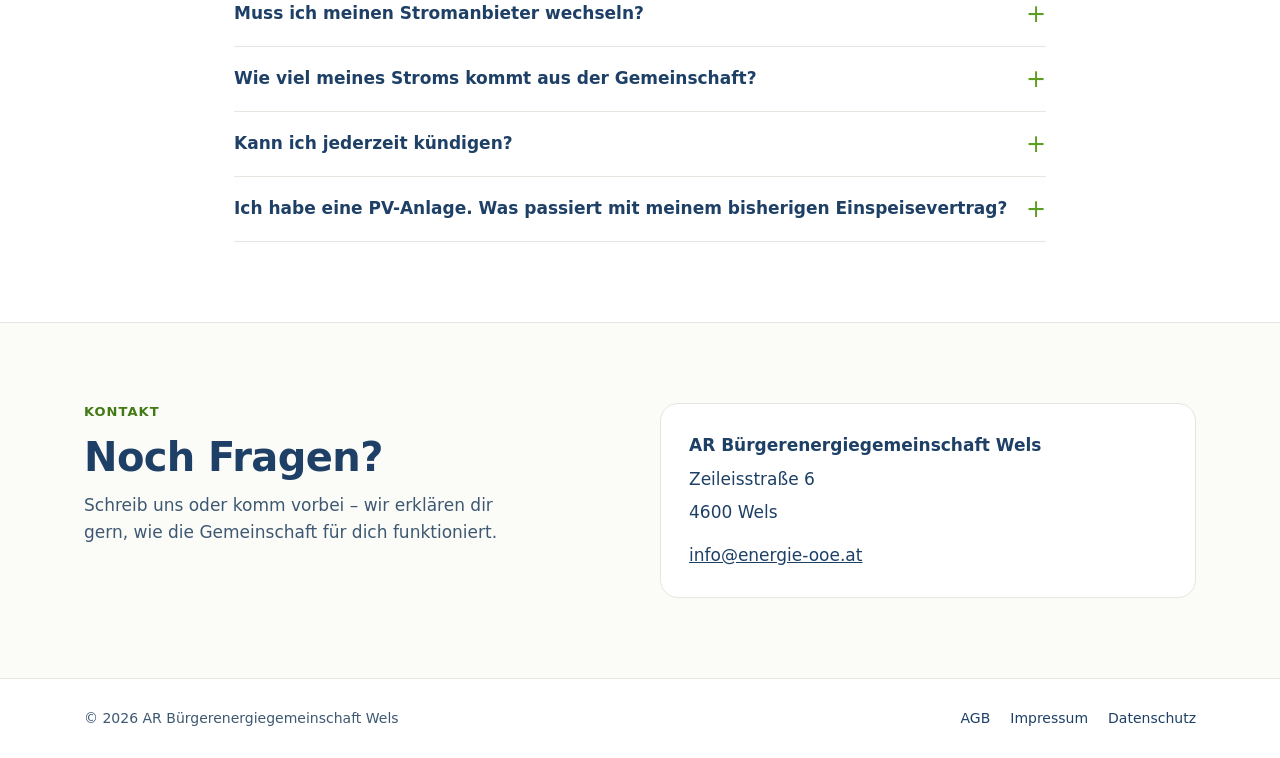
==== commit 4ec5abb2: "Beitrittsformular mit E-Mail-Versand und AGB Das Formular im Abschnitt Anmeldung ersetzt den Platzha" ====
--- a/index.html
+++ b/index.html
@@ -6,16 +6,15 @@
 <title>Bürgerenergiegemeinschaft Wels – Strom aus Wels, für Wels</title>
 <meta name="description" content="Regionalen Sonnenstrom in Wels teilen: 11 ct/kWh Bezug, 8 ct/kWh Einspeisung, 25 € Mitgliedsbeitrag pro Jahr. Ohne Anbieterwechsel – jetzt unverbindlich anmelden.">
 <meta name="robots" content="index, follow, max-image-preview:large">
-<!-- TODO: https://www.example.com überall durch die echte Domain ersetzen (auch in robots.txt und sitemap.xml) -->
-<link rel="canonical" href="https://www.example.com/">
+<link rel="canonical" href="https://www.energie-ooe.at/">
 
 <meta property="og:type" content="website">
 <meta property="og:locale" content="de_AT">
 <meta property="og:site_name" content="AR Bürgerenergiegemeinschaft Wels">
 <meta property="og:title" content="Bürgerenergiegemeinschaft Wels – Strom aus Wels, für Wels">
 <meta property="og:description" content="Teile Sonnenstrom mit deinen Nachbarn – regional, fair und zu fixen Preisen. 11 ct/kWh Bezug, 8 ct/kWh Einspeisung.">
-<meta property="og:url" content="https://www.example.com/">
-<meta property="og:image" content="https://www.example.com/assets/img/og-image.jpg">
+<meta property="og:url" content="https://www.energie-ooe.at/">
+<meta property="og:image" content="https://www.energie-ooe.at/assets/img/og-image.jpg">
 <meta property="og:image:width" content="1200">
 <meta property="og:image:height" content="630">
 <meta property="og:image:alt" content="Logo der AR Bürgerenergiegemeinschaft Wels">
@@ -37,13 +36,14 @@
   "@graph": [
     {
       "@type": "Organization",
-      "@id": "https://www.example.com/#organisation",
+      "@id": "https://www.energie-ooe.at/#organisation",
       "name": "AR Bürgerenergiegemeinschaft Wels",
       "alternateName": "BEG Wels",
-      "url": "https://www.example.com/",
-      "logo": "https://www.example.com/assets/img/apple-touch-icon.png",
-      "image": "https://www.example.com/assets/img/og-image.jpg",
+      "url": "https://www.energie-ooe.at/",
+      "logo": "https://www.energie-ooe.at/assets/img/apple-touch-icon.png",
+      "image": "https://www.energie-ooe.at/assets/img/og-image.jpg",
       "description": "Bürgerenergiegemeinschaft in Wels: Mitglieder teilen regional erzeugten Sonnenstrom zu fixen Preisen.",
+      "email": "info@energie-ooe.at",
       "address": {
         "@type": "PostalAddress",
         "streetAddress": "Zeileisstraße 6",
@@ -56,25 +56,25 @@
     },
     {
       "@type": "WebSite",
-      "@id": "https://www.example.com/#website",
-      "url": "https://www.example.com/",
+      "@id": "https://www.energie-ooe.at/#website",
+      "url": "https://www.energie-ooe.at/",
       "name": "AR Bürgerenergiegemeinschaft Wels",
       "inLanguage": "de-AT",
-      "publisher": { "@id": "https://www.example.com/#organisation" }
+      "publisher": { "@id": "https://www.energie-ooe.at/#organisation" }
     },
     {
       "@type": "WebPage",
-      "@id": "https://www.example.com/#webpage",
-      "url": "https://www.example.com/",
+      "@id": "https://www.energie-ooe.at/#webpage",
+      "url": "https://www.energie-ooe.at/",
       "name": "Bürgerenergiegemeinschaft Wels – Strom aus Wels, für Wels",
       "description": "Regionalen Sonnenstrom in Wels teilen: 11 ct/kWh Bezug, 8 ct/kWh Einspeisung, 25 € Mitgliedsbeitrag pro Jahr. Ohne Anbieterwechsel.",
       "inLanguage": "de-AT",
-      "isPartOf": { "@id": "https://www.example.com/#website" },
-      "about": { "@id": "https://www.example.com/#organisation" }
+      "isPartOf": { "@id": "https://www.energie-ooe.at/#website" },
+      "about": { "@id": "https://www.energie-ooe.at/#organisation" }
     },
     {
       "@type": "FAQPage",
-      "@id": "https://www.example.com/#faq",
+      "@id": "https://www.energie-ooe.at/#faq",
       "mainEntity": [
         {
           "@type": "Question",
@@ -293,8 +293,8 @@
   </section>
 
   <section class="section" id="anmelden" aria-labelledby="anmelden-titel">
-    <div class="wrap section-inner split">
-      <div class="stack" data-reveal="1">
+    <div class="wrap section-inner split split--form">
+      <div class="stack sticky-col" data-reveal="1">
         <span class="eyebrow">Anmeldung</span>
         <h2 class="h2" id="anmelden-titel">Jetzt unverbindlich anmelden</h2>
         <p class="lead">Fülle das Formular aus – wir melden uns innerhalb weniger Tage mit deinem Vertrag und allen weiteren Schritten.</p>
@@ -302,23 +302,131 @@
           <li>Zählpunktnummer (33-stellig, auf deiner Stromrechnung)</li>
           <li>Kontaktdaten</li>
           <li>Bezug, Einspeisung oder beides</li>
+          <li>IBAN für Abrechnung und Gutschriften</li>
         </ul>
       </div>
 
-      <!-- TODO: Link zum Anmeldeformular (z. B. Google-Forms-Einbettungs-URL) in data-form-url eintragen.
-           Solange das Attribut leer ist, wird der Hinweis "in Kürze verfügbar" angezeigt. -->
-      <div class="form-card" data-reveal="2" data-form-url="" data-form-height="640">
-        <div class="form-state" data-form-empty>
-          <h3>Online-Anmeldung in Kürze verfügbar</h3>
-          <p>Das Anmeldeformular wird gerade vorbereitet. Bis dahin erreichst du uns über die Kontaktdaten weiter unten.</p>
-          <a class="btn btn-outline btn-md" href="#kontakt">Zum Kontakt</a>
-        </div>
-        <div class="form-state" data-form-consent hidden>
-          <h3>Anmeldeformular</h3>
-          <p>Das Formular wird von einem externen Dienst (Google Forms) bereitgestellt. Beim Laden werden Daten an Google übertragen.</p>
-          <button class="btn btn-primary btn-md" type="button" data-form-load>Formular laden</button>
-          <p class="small">Mehr dazu in unserer <a href="datenschutz.html">Datenschutzerklärung</a>.</p>
-        </div>
+      <div class="form-card" data-reveal="2">
+        <form class="join-form" id="beitrittsformular" action="beitritt.php" method="post">
+          <div class="form-alert" data-form-alert role="alert" hidden></div>
+
+          <fieldset>
+            <legend>Wie möchtest du teilnehmen?</legend>
+            <div class="choice-group">
+              <label class="choice"><input type="radio" name="teilnahme" value="bezug" checked required><span>Strom beziehen</span></label>
+              <label class="choice"><input type="radio" name="teilnahme" value="einspeisung"><span>Strom einspeisen</span></label>
+              <label class="choice"><input type="radio" name="teilnahme" value="beides"><span>Beides</span></label>
+            </div>
+          </fieldset>
+
+          <fieldset>
+            <legend>Persönliche Daten</legend>
+            <div class="field-grid">
+              <div class="field">
+                <label for="bf-vorname">Vorname</label>
+                <input id="bf-vorname" name="vorname" type="text" autocomplete="given-name" maxlength="80" required>
+              </div>
+              <div class="field">
+                <label for="bf-nachname">Nachname</label>
+                <input id="bf-nachname" name="nachname" type="text" autocomplete="family-name" maxlength="80" required>
+              </div>
+              <div class="field field--full">
+                <label for="bf-strasse">Straße und Hausnummer</label>
+                <input id="bf-strasse" name="strasse" type="text" autocomplete="address-line1" maxlength="120" required>
+              </div>
+              <div class="field">
+                <label for="bf-plz">PLZ</label>
+                <input id="bf-plz" name="plz" type="text" inputmode="numeric" autocomplete="postal-code" pattern="[0-9]{4,5}" maxlength="5" required>
+              </div>
+              <div class="field">
+                <label for="bf-ort">Ort</label>
+                <input id="bf-ort" name="ort" type="text" autocomplete="address-level2" maxlength="80" required>
+              </div>
+              <div class="field">
+                <label for="bf-telefon">Telefon</label>
+                <input id="bf-telefon" name="telefon" type="tel" autocomplete="tel" maxlength="30" required>
+              </div>
+              <div class="field">
+                <label for="bf-email">E-Mail</label>
+                <input id="bf-email" name="email" type="email" autocomplete="email" maxlength="120" required>
+              </div>
+            </div>
+          </fieldset>
+
+          <fieldset>
+            <legend>Stromanschluss</legend>
+            <div class="field-grid">
+              <div class="field field--full">
+                <label for="bf-netzbetreiber">Netzbetreiber</label>
+                <input id="bf-netzbetreiber" name="netzbetreiber" type="text" list="bf-netzbetreiber-liste" maxlength="80" required>
+                <datalist id="bf-netzbetreiber-liste">
+                  <option value="Wels Strom">
+                  <option value="Netz Oberösterreich">
+                  <option value="LINZ NETZ">
+                </datalist>
+              </div>
+            </div>
+            <div class="field-grid" data-show-for="bezug">
+              <div class="field field--full">
+                <label for="bf-zp-bezug">Zählpunktnummer Bezug</label>
+                <input id="bf-zp-bezug" name="zp_bezug" type="text" maxlength="45" autocapitalize="characters" spellcheck="false" aria-describedby="bf-zp-bezug-hinweis" data-zaehlpunkt data-required>
+                <span class="hint" id="bf-zp-bezug-hinweis">33 Zeichen, beginnt mit AT – steht auf deiner Stromrechnung.</span>
+              </div>
+              <div class="field field--full">
+                <label for="bf-verbrauch">Jahresverbrauch in kWh <span class="optional">(optional)</span></label>
+                <input id="bf-verbrauch" name="verbrauch" type="number" inputmode="numeric" min="0" max="9999999" step="1" aria-describedby="bf-verbrauch-hinweis">
+                <span class="hint" id="bf-verbrauch-hinweis">Ungefähr, laut letzter Jahresabrechnung.</span>
+              </div>
+            </div>
+            <div class="field-grid" data-show-for="einspeisung">
+              <div class="field field--full">
+                <label for="bf-zp-einspeisung">Zählpunktnummer Einspeisung</label>
+                <input id="bf-zp-einspeisung" name="zp_einspeisung" type="text" maxlength="45" autocapitalize="characters" spellcheck="false" aria-describedby="bf-zp-einspeisung-hinweis" data-zaehlpunkt data-required>
+                <span class="hint" id="bf-zp-einspeisung-hinweis">33 Zeichen, beginnt mit AT – steht auf deiner Einspeiseabrechnung.</span>
+              </div>
+              <div class="field field--full">
+                <label for="bf-kwp">Leistung der PV-Anlage in kWp</label>
+                <input id="bf-kwp" name="kwp" type="text" inputmode="decimal" pattern="[0-9]{1,4}([.,][0-9]{1,2})?" maxlength="8" data-required>
+              </div>
+            </div>
+          </fieldset>
+
+          <fieldset>
+            <legend>Bankverbindung</legend>
+            <div class="field-grid">
+              <div class="field field--full">
+                <label for="bf-kontoinhaber">Kontoinhaber</label>
+                <input id="bf-kontoinhaber" name="kontoinhaber" type="text" maxlength="120" required>
+              </div>
+              <div class="field field--full">
+                <label for="bf-iban">IBAN</label>
+                <input id="bf-iban" name="iban" type="text" maxlength="42" autocapitalize="characters" spellcheck="false" aria-describedby="bf-iban-hinweis" data-iban required>
+                <span class="hint" id="bf-iban-hinweis">Für die monatliche Abrechnung und die Auszahlung von Gutschriften.</span>
+              </div>
+            </div>
+          </fieldset>
+
+          <div class="form-consent">
+            <label class="check">
+              <input type="checkbox" name="sepa" value="1" required>
+              <span>Ich erteile der AR Bürgerenergiegemeinschaft Wels ein SEPA-Lastschriftmandat laut <a href="agb.html#sepa">Punkt 9 der AGB</a>. Es gilt erst, wenn der Teilnahmevertrag zustande kommt.</span>
+            </label>
+            <label class="check">
+              <input type="checkbox" name="zustimmung" value="1" required>
+              <span>Ich akzeptiere die <a href="agb.html">AGB</a> und habe die <a href="datenschutz.html">Datenschutzerklärung</a> gelesen.</span>
+            </label>
+          </div>
+
+          <div class="form-trap" aria-hidden="true">
+            <label for="bf-fax">Dieses Feld bitte leer lassen</label>
+            <input id="bf-fax" name="rueckruf_fax" type="text" tabindex="-1" autocomplete="off">
+          </div>
+
+          <div class="form-submit">
+            <button class="btn btn-primary" type="submit">Anmeldung absenden</button>
+            <p class="hint">Die Anmeldung ist unverbindlich. Verbindlich wird sie erst mit dem unterschriebenen Teilnahmevertrag.</p>
+          </div>
+        </form>
       </div>
     </div>
   </section>
@@ -373,12 +481,9 @@
         <strong>AR Bürgerenergiegemeinschaft Wels</strong>
         <span>Zeileisstraße 6</span>
         <span>4600 Wels</span>
-        <!-- TODO: E-Mail und Telefon eintragen und Block einkommentieren (auch im JSON-LD als "email"/"telephone" ergänzen)
         <span class="contact-links">
-          <a href="mailto:office@example.com">office@example.com</a>
-          <a href="tel:+43000000000">+43 000 000 000</a>
+          <a href="mailto:info@energie-ooe.at">info@energie-ooe.at</a>
         </span>
-        -->
       </address>
     </div>
   </section>
@@ -388,6 +493,7 @@
   <div class="wrap footer-inner">
     <span>© 2026 AR Bürgerenergiegemeinschaft Wels</span>
     <ul class="footer-links">
+      <li><a href="agb.html">AGB</a></li>
       <li><a href="impressum.html">Impressum</a></li>
       <li><a href="datenschutz.html">Datenschutz</a></li>
     </ul>
--- a/assets/css/style.css
+++ b/assets/css/style.css
@@ -567,28 +567,116 @@
   overflow: hidden;
   box-shadow: 0 30px 70px -30px rgba(30, 64, 102, .35);
 }
-.form-state {
-  min-height: 360px;
+.join-form {
   display: flex;
   flex-direction: column;
-  align-items: center;
-  justify-content: center;
+  gap: 30px;
+  padding: 32px;
+}
+.join-form [hidden] { display: none; }
+.join-form fieldset {
+  min-width: 0;
+  margin: 0;
+  padding: 0;
+  border: 0;
+  display: flex;
+  flex-direction: column;
   gap: 14px;
-  text-align: center;
-  padding: 40px 32px;
-  background: repeating-linear-gradient(135deg, #f6f7f2 0 12px, #eef0e8 12px 24px);
-}
-.form-state[hidden] { display: none; }
-.form-state h3 {
-  font-family: var(--font-head);
-  font-size: 19px;
+}
+.join-form legend {
+  padding: 0;
+  margin-bottom: 14px;
+  font-family: var(--font-head);
+  font-size: 17px;
   line-height: 1.3;
   font-weight: 600;
   color: var(--navy);
 }
-.form-state p { font-size: 14.5px; line-height: 1.55; color: var(--text); max-width: 360px; }
-.form-state .small { font-size: 13px; }
-.form-card iframe { width: 100%; border: 0; display: block; }
+
+.field-grid {
+  display: grid;
+  grid-template-columns: repeat(auto-fit, minmax(min(190px, 100%), 1fr));
+  gap: 14px 16px;
+}
+.field { display: flex; flex-direction: column; gap: 6px; min-width: 0; }
+.field--full { grid-column: 1 / -1; }
+.field label { font-size: 14px; font-weight: 600; line-height: 1.4; color: var(--ink); }
+.field .optional { font-weight: 400; color: var(--text); }
+.field input {
+  width: 100%;
+  padding: 11px 13px;
+  border: 1.5px solid #7f8c99;
+  border-radius: 10px;
+  background: var(--surface);
+  color: var(--ink);
+  font: inherit;
+  font-size: 16px;
+  line-height: 1.4;
+  transition: border-color .2s, box-shadow .2s;
+}
+.field input:hover { border-color: var(--navy); }
+.field input:focus-visible {
+  outline: 0;
+  border-color: var(--navy);
+  box-shadow: 0 0 0 3px rgba(59, 139, 199, .35);
+}
+.hint { font-size: 13px; line-height: 1.5; color: var(--text); }
+
+.choice-group { display: flex; flex-wrap: wrap; gap: 8px; }
+.choice { position: relative; cursor: pointer; }
+.choice input { position: absolute; opacity: 0; width: 1px; height: 1px; }
+.choice span {
+  display: block;
+  padding: 10px 18px;
+  border: 1.5px solid var(--navy);
+  border-radius: 999px;
+  font-size: 15px;
+  font-weight: 600;
+  line-height: 1.3;
+  color: var(--navy);
+  transition: background .2s, color .2s;
+}
+.choice input:checked + span { background: var(--navy); color: #fff; }
+.choice input:focus-visible + span { outline: 3px solid var(--blue); outline-offset: 3px; }
+
+.form-consent { display: flex; flex-direction: column; gap: 12px; }
+.check {
+  display: flex;
+  gap: 10px;
+  align-items: flex-start;
+  font-size: 14px;
+  line-height: 1.55;
+  color: var(--text);
+  cursor: pointer;
+}
+.check input {
+  flex: none;
+  width: 18px;
+  height: 18px;
+  margin: 2px 0 0;
+  accent-color: var(--green-dark);
+}
+
+/* Spamschutz: Feld ist für Menschen unsichtbar und bleibt leer */
+.form-trap { position: absolute; left: -9999px; width: 1px; height: 1px; overflow: hidden; }
+
+.form-submit { display: flex; flex-direction: column; align-items: flex-start; gap: 12px; }
+.form-submit .btn[disabled] { opacity: .6; cursor: progress; transform: none; }
+
+.form-alert {
+  padding: 14px 16px;
+  border: 1px solid #e2a9a9;
+  border-radius: 12px;
+  background: #fdf0f0;
+  color: #8a1c1c;
+  font-size: 14.5px;
+  line-height: 1.55;
+}
+.form-alert ul { margin: 6px 0 0; padding-left: 18px; }
+
+@media (min-width: 940px) {
+  .split--form { grid-template-columns: minmax(0, 5fr) minmax(0, 7fr); }
+}
 
 /* ---------- FAQ ---------- */
 
@@ -685,6 +773,8 @@
   letter-spacing: -.02em;
   color: var(--navy);
   margin-bottom: 28px;
+  overflow-wrap: break-word;
+  hyphens: auto;
 }
 .legal h2 {
   font-family: var(--font-head);
@@ -695,7 +785,7 @@
   margin: 36px 0 10px;
 }
 .legal p, .legal li { font-size: 16px; line-height: 1.7; color: var(--text); }
-.legal p + p { margin-top: 12px; }
+.legal p + p, .legal ul + p { margin-top: 12px; }
 .legal ul { margin: 8px 0 0; padding-left: 20px; }
 .legal address { font-style: normal; font-size: 16px; line-height: 1.7; color: var(--text); }
 .legal mark { background: #FFF1BF; color: var(--ink); padding: 1px 5px; border-radius: 4px; }
@@ -796,6 +886,11 @@
   .tarif-table tbody td.price { grid-column: 2; grid-row: 1 / span 2; font-size: 22px; }
 }
 
+@media (max-width: 480px) {
+  .join-form { padding: 24px 20px; }
+  .form-submit .btn { width: 100%; }
+}
+
 @media (max-width: 380px) {
   .price-card { padding: 20px 16px; }
   .price-card .value { font-size: 30px; }
@@ -814,7 +909,7 @@
 
 @media print {
   .site-header { position: static; }
-  .nav-links, .nav-toggle, .hero-deco, .tarife .blob { display: none !important; }
+  .nav-links, .nav-toggle, .hero-deco, .tarife .blob, .form-card { display: none !important; }
   .js [data-reveal] { opacity: 1; transform: none; }
   .tarife { background: #fff; color: #000; }
   .tarife .h2, .tarif-table tbody td, .tarif-table tbody td.price, .tarife .footnote, .tarif-table .per { color: #000; }
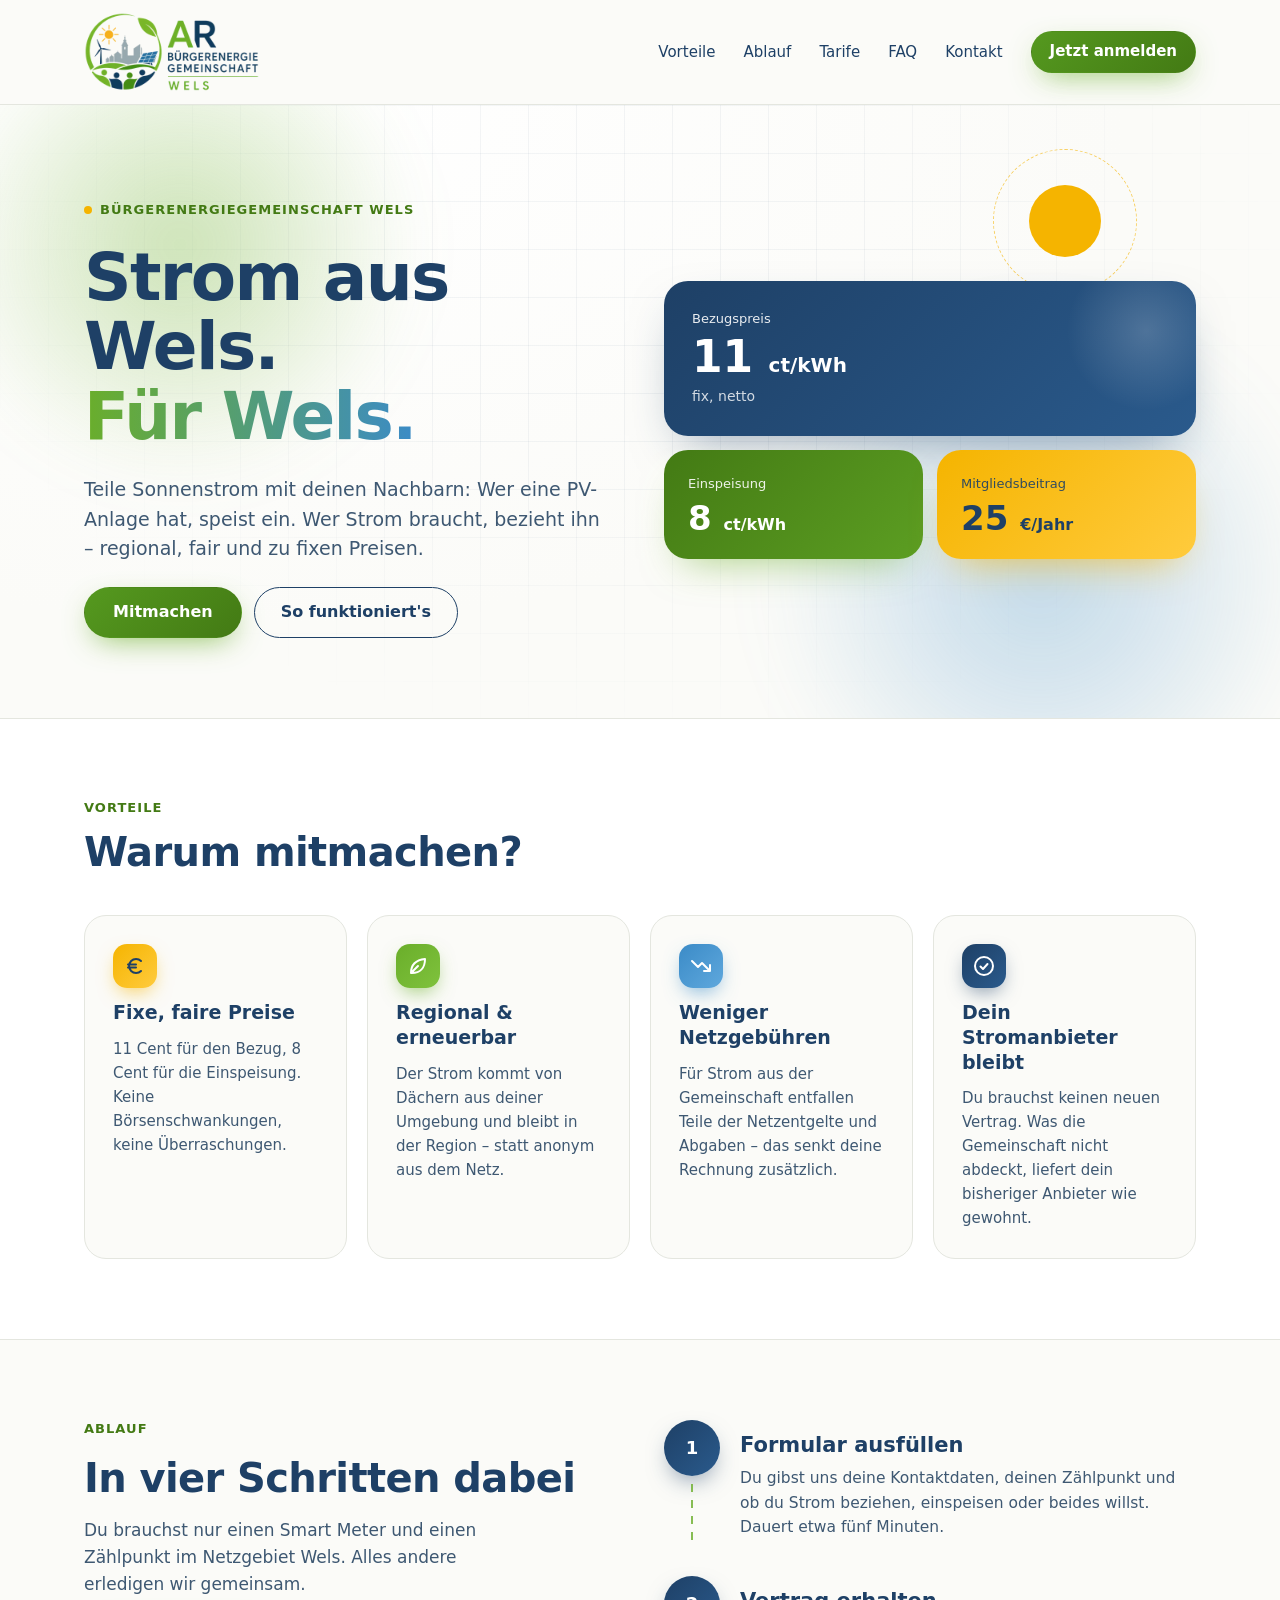
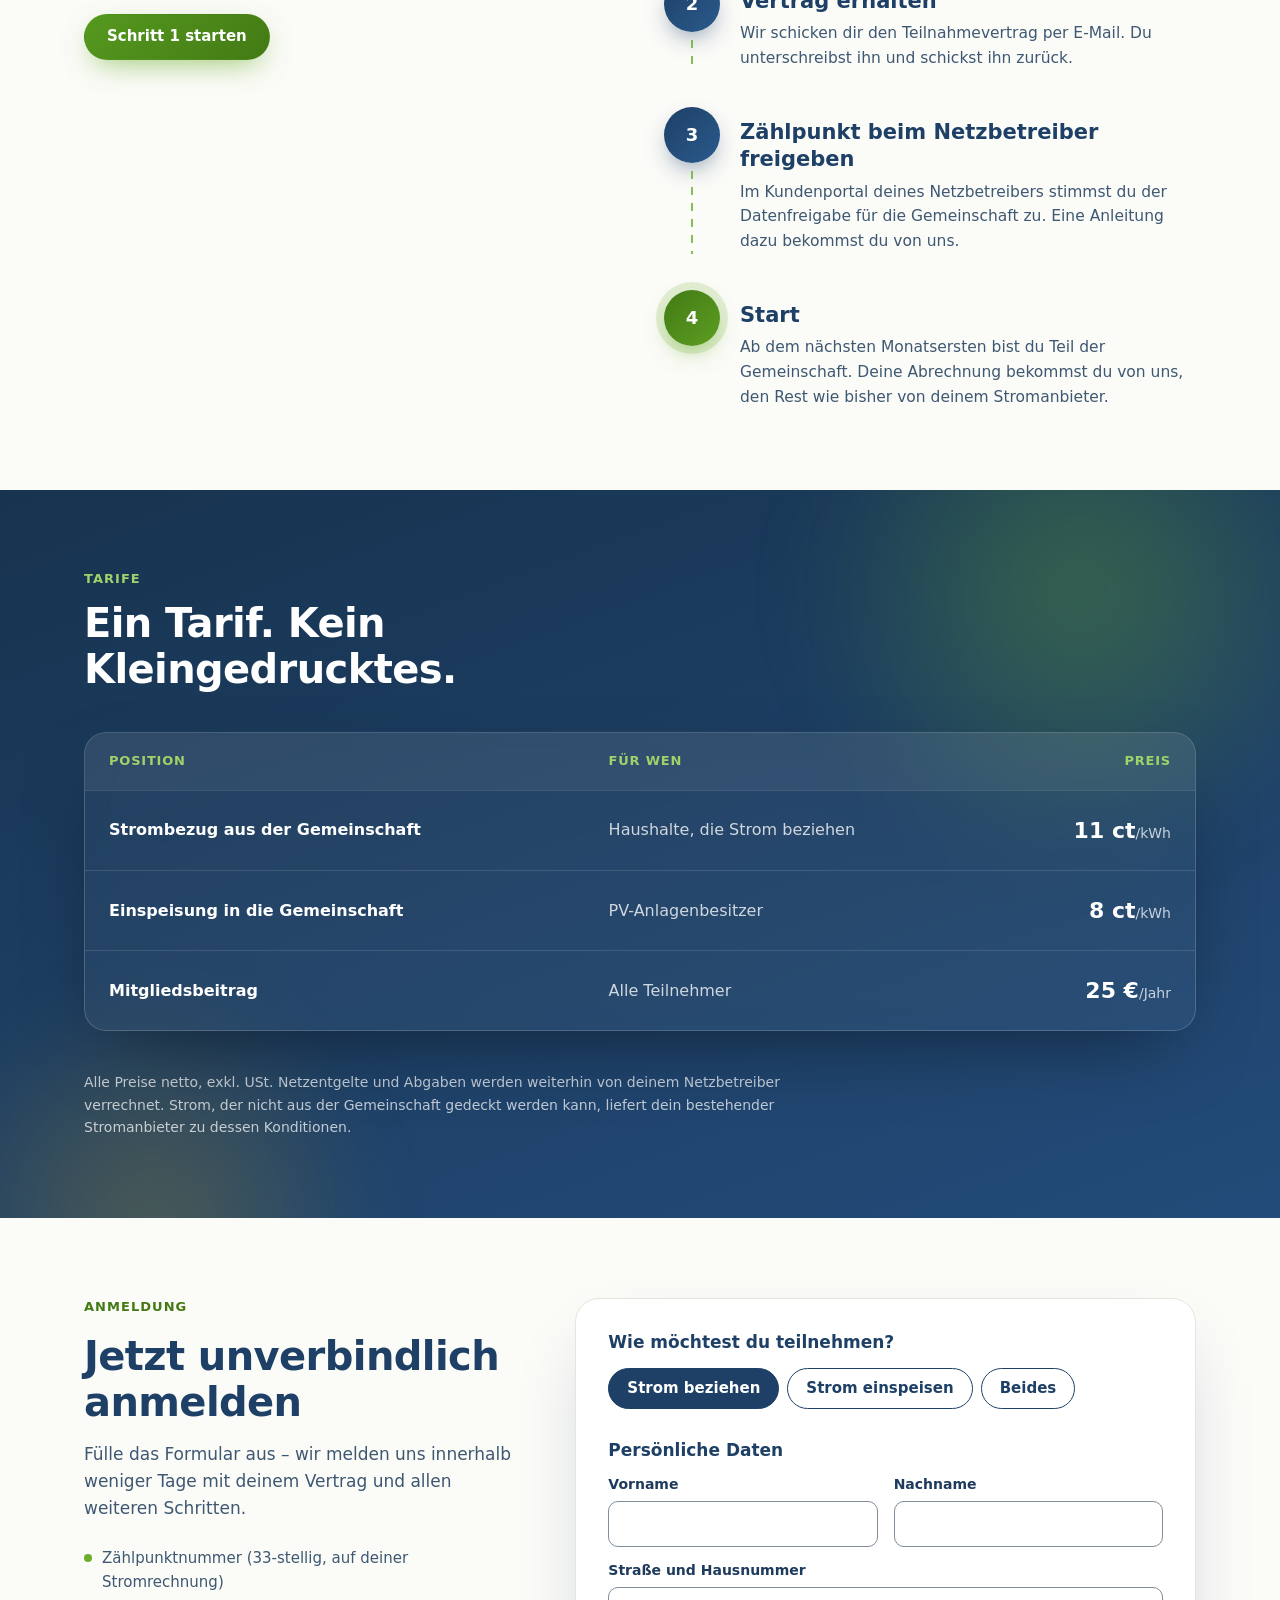
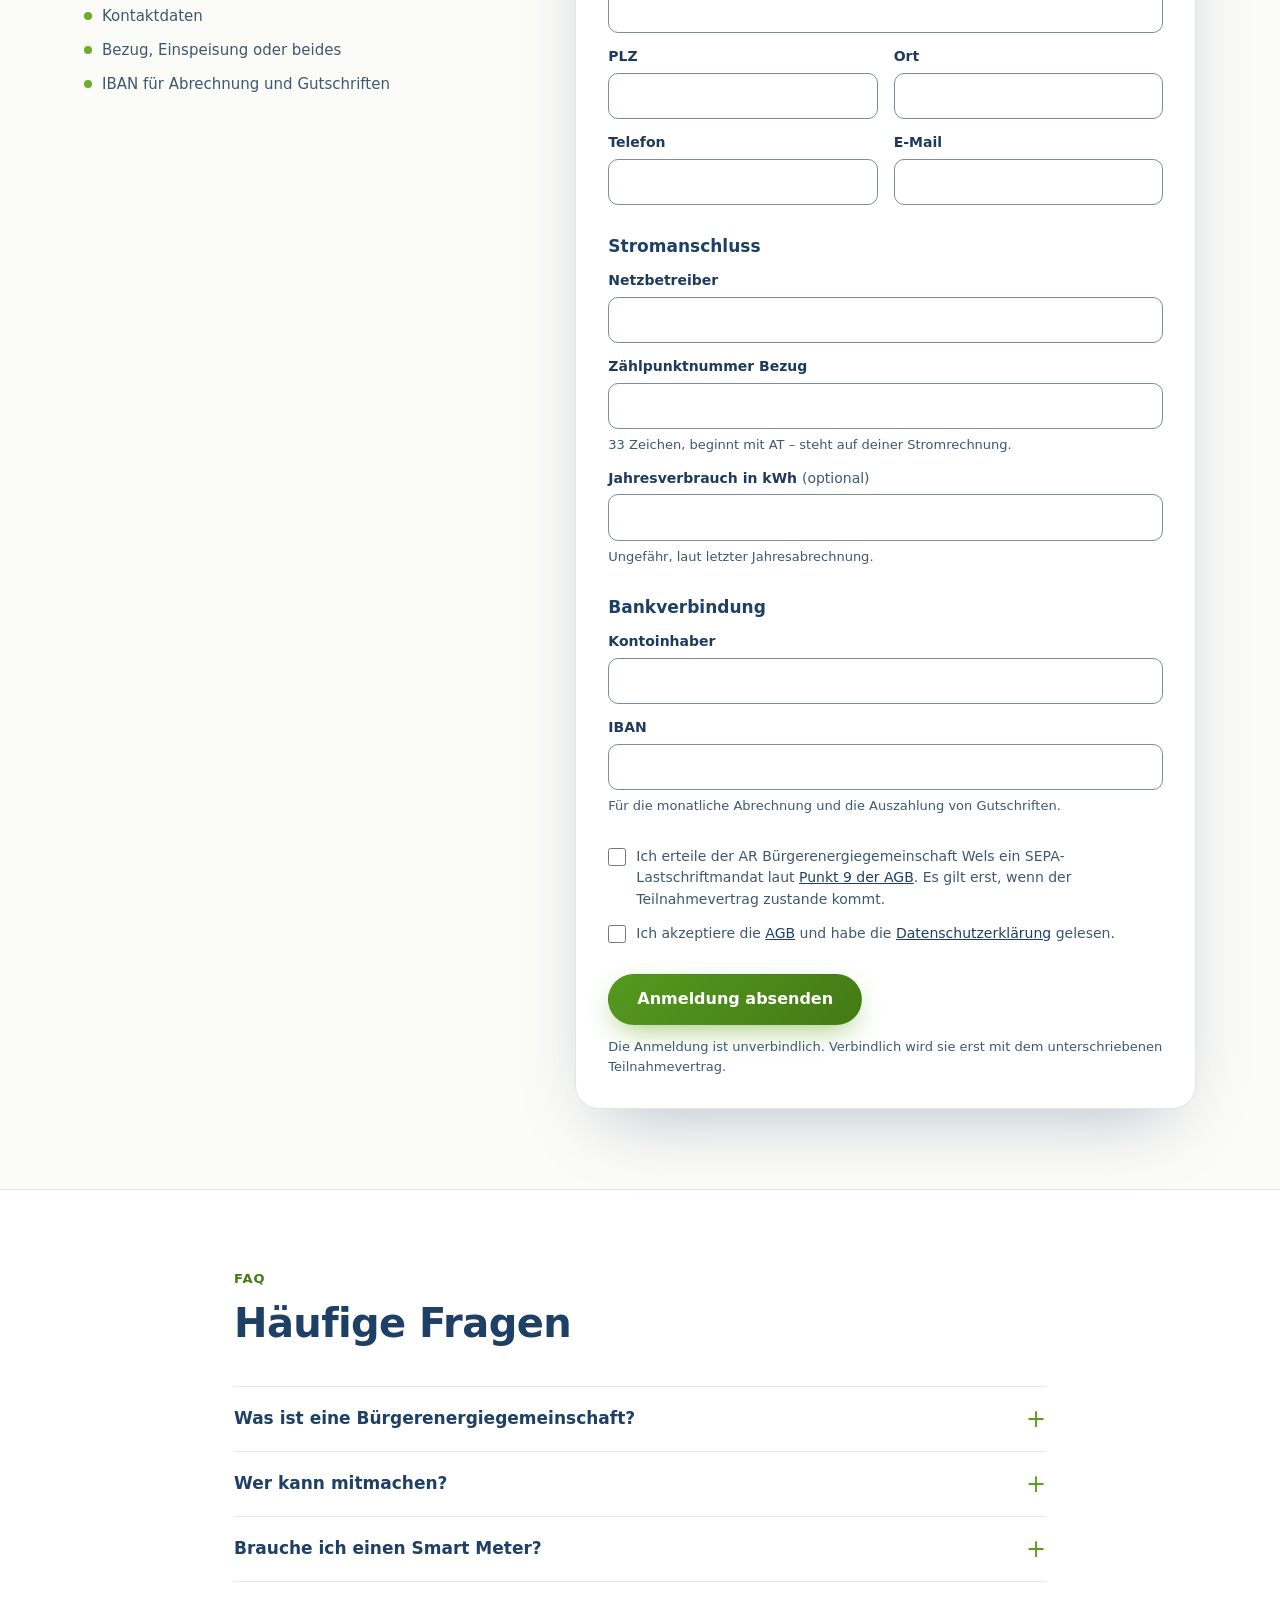
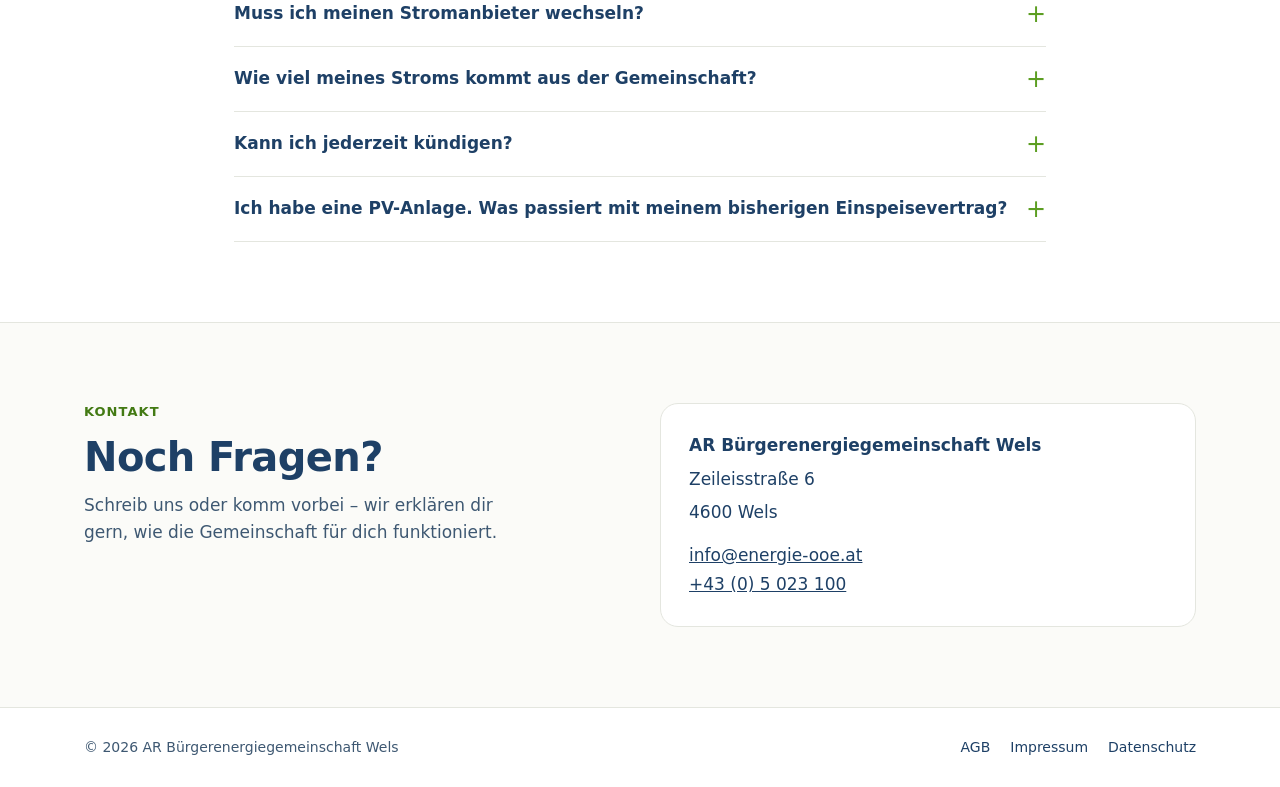
==== commit 267cbc32: "Impressum vervollständigen, Telefonnummer und Vereinsdaten eintragen Co-Authored-By: Claude Fable 5." ====
--- a/index.html
+++ b/index.html
@@ -44,6 +44,7 @@
       "image": "https://www.energie-ooe.at/assets/img/og-image.jpg",
       "description": "Bürgerenergiegemeinschaft in Wels: Mitglieder teilen regional erzeugten Sonnenstrom zu fixen Preisen.",
       "email": "info@energie-ooe.at",
+      "telephone": "+43 5 023 100",
       "address": {
         "@type": "PostalAddress",
         "streetAddress": "Zeileisstraße 6",
@@ -483,6 +484,7 @@
         <span>4600 Wels</span>
         <span class="contact-links">
           <a href="mailto:info@energie-ooe.at">info@energie-ooe.at</a>
+          <a href="tel:+435023100">+43 (0) 5 023 100</a>
         </span>
       </address>
     </div>
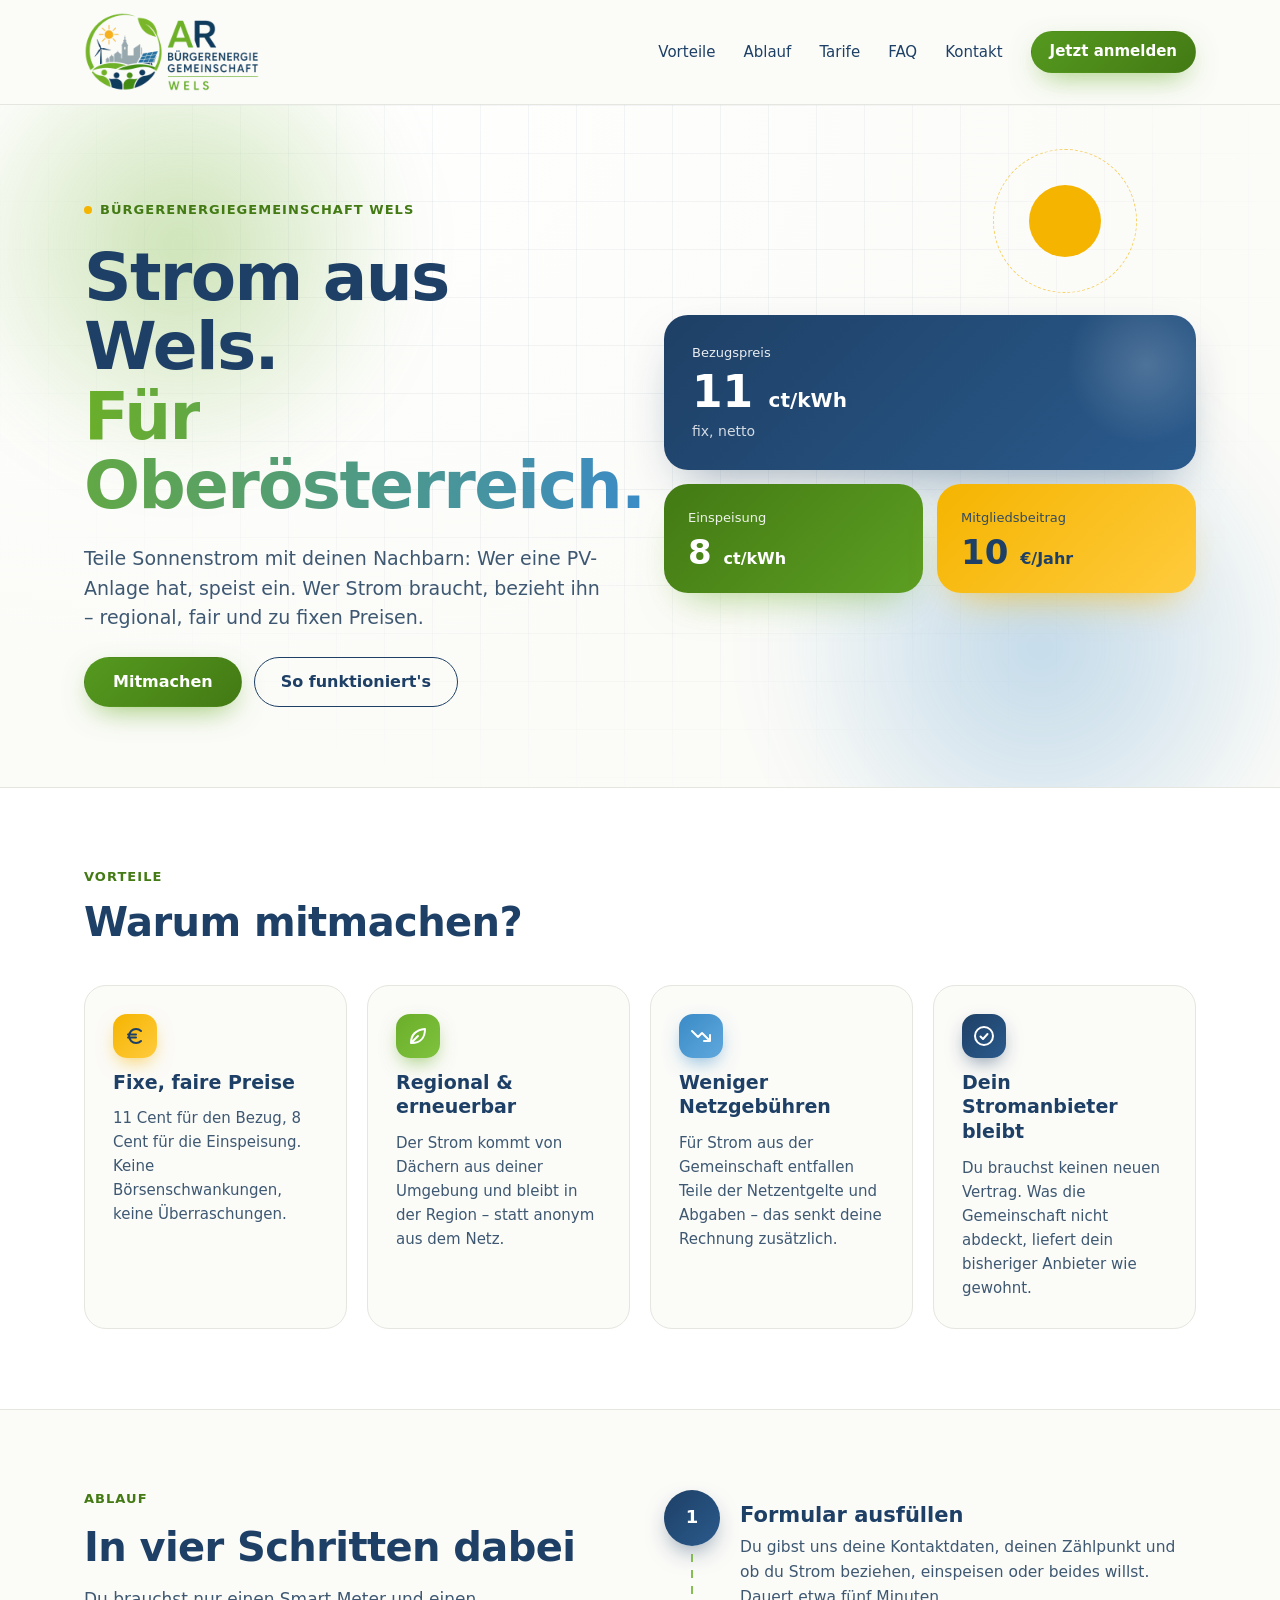
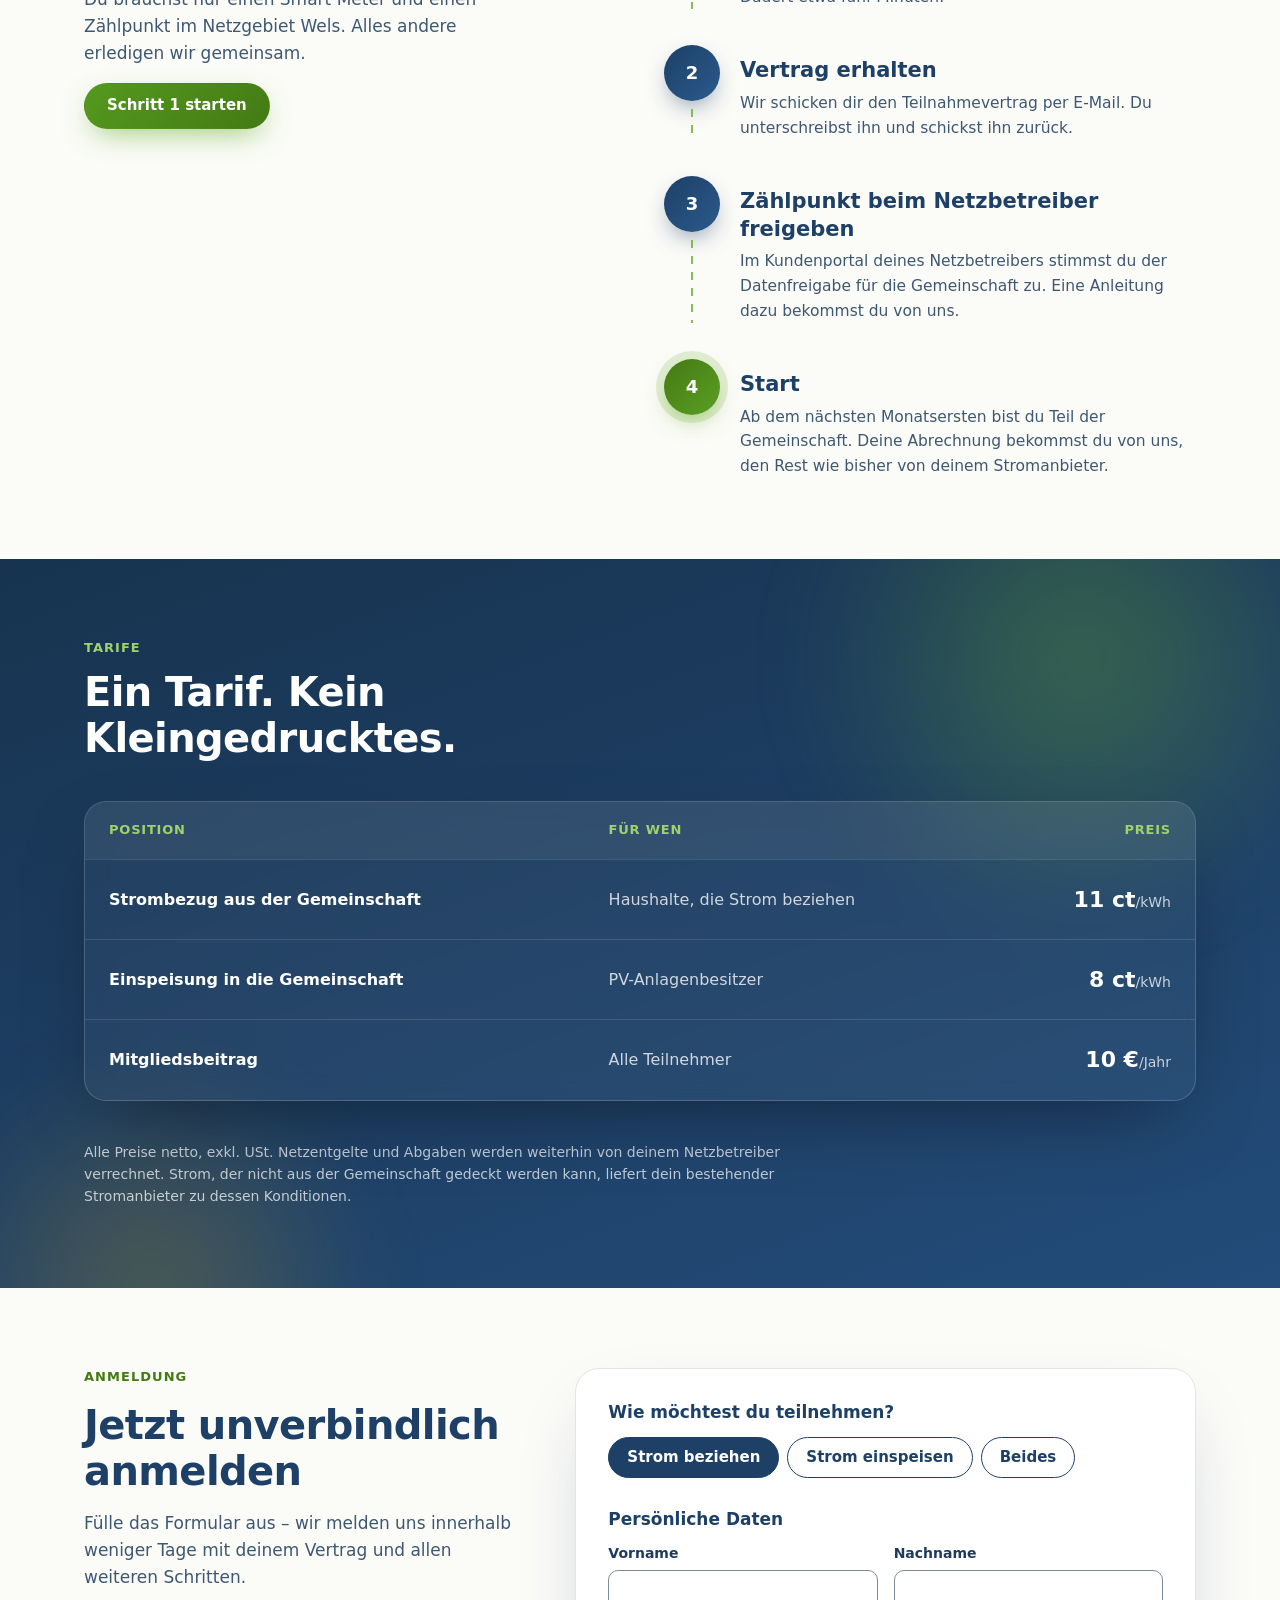
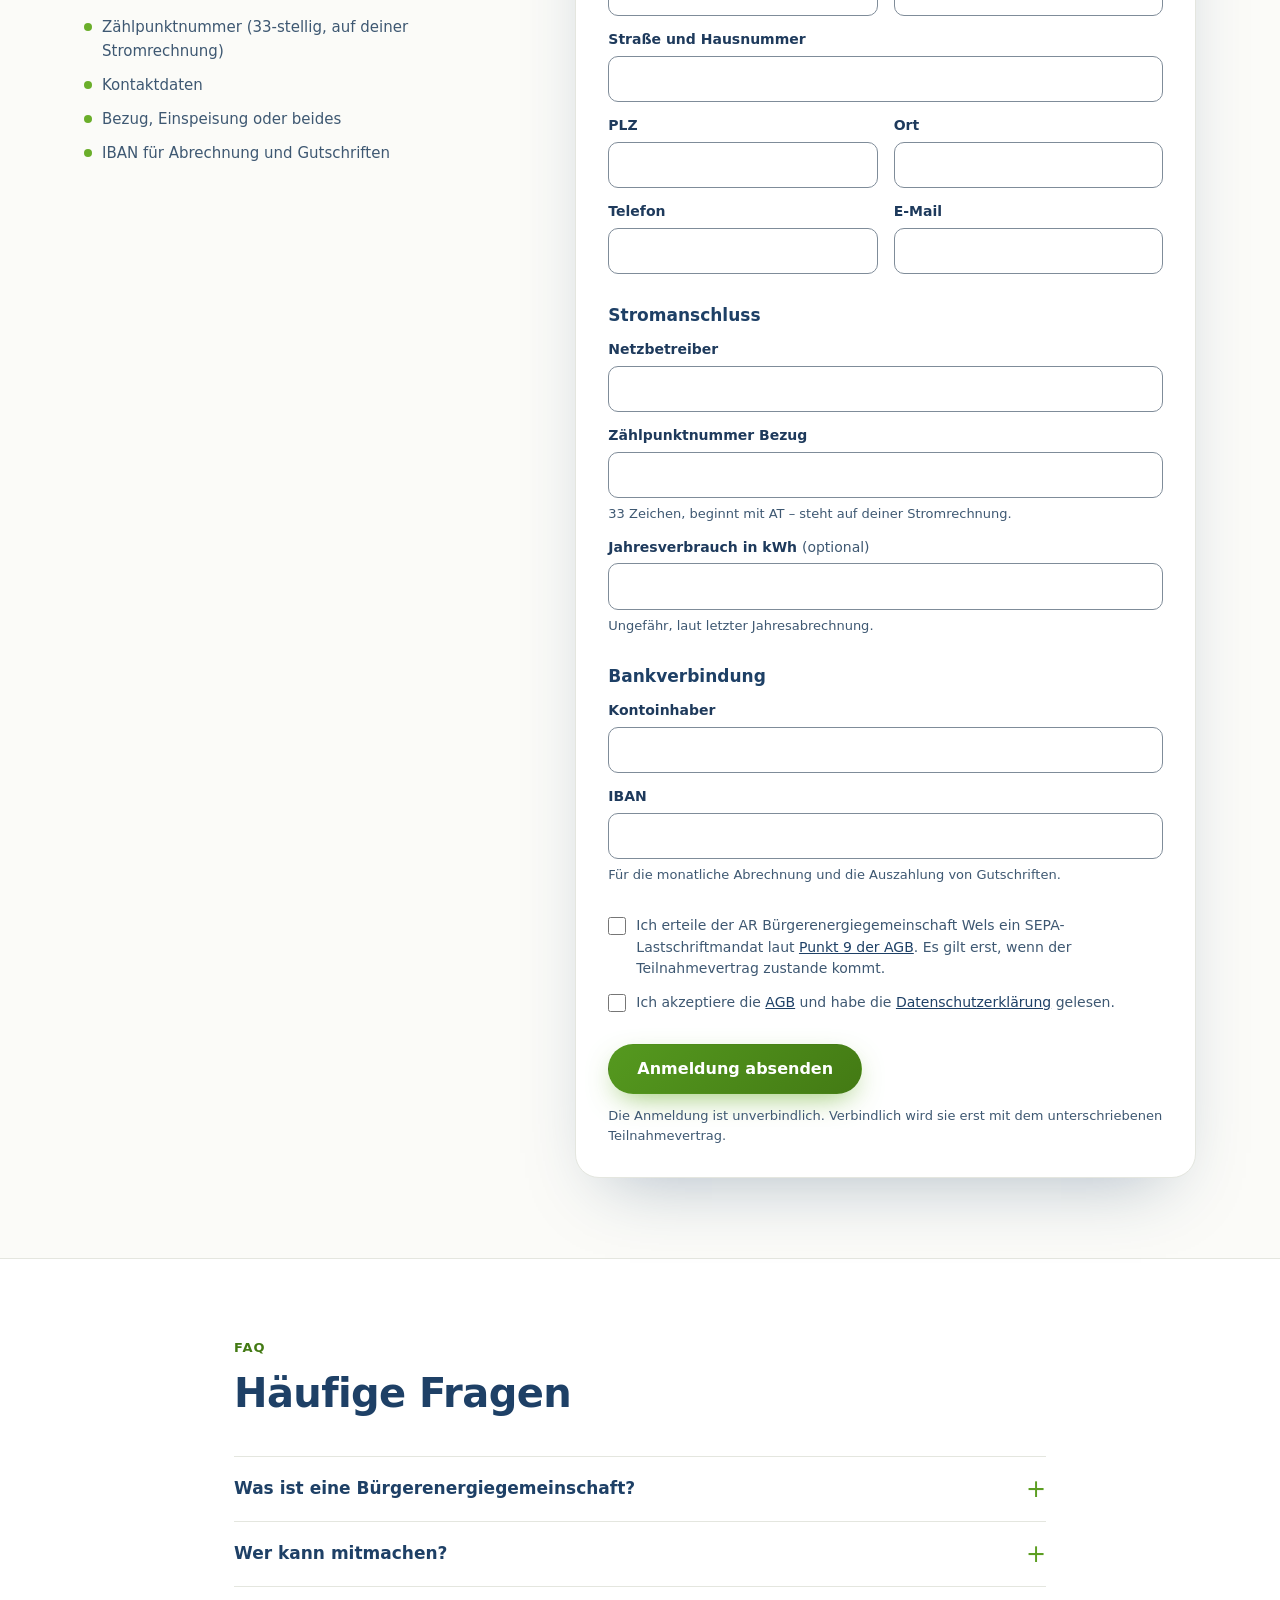
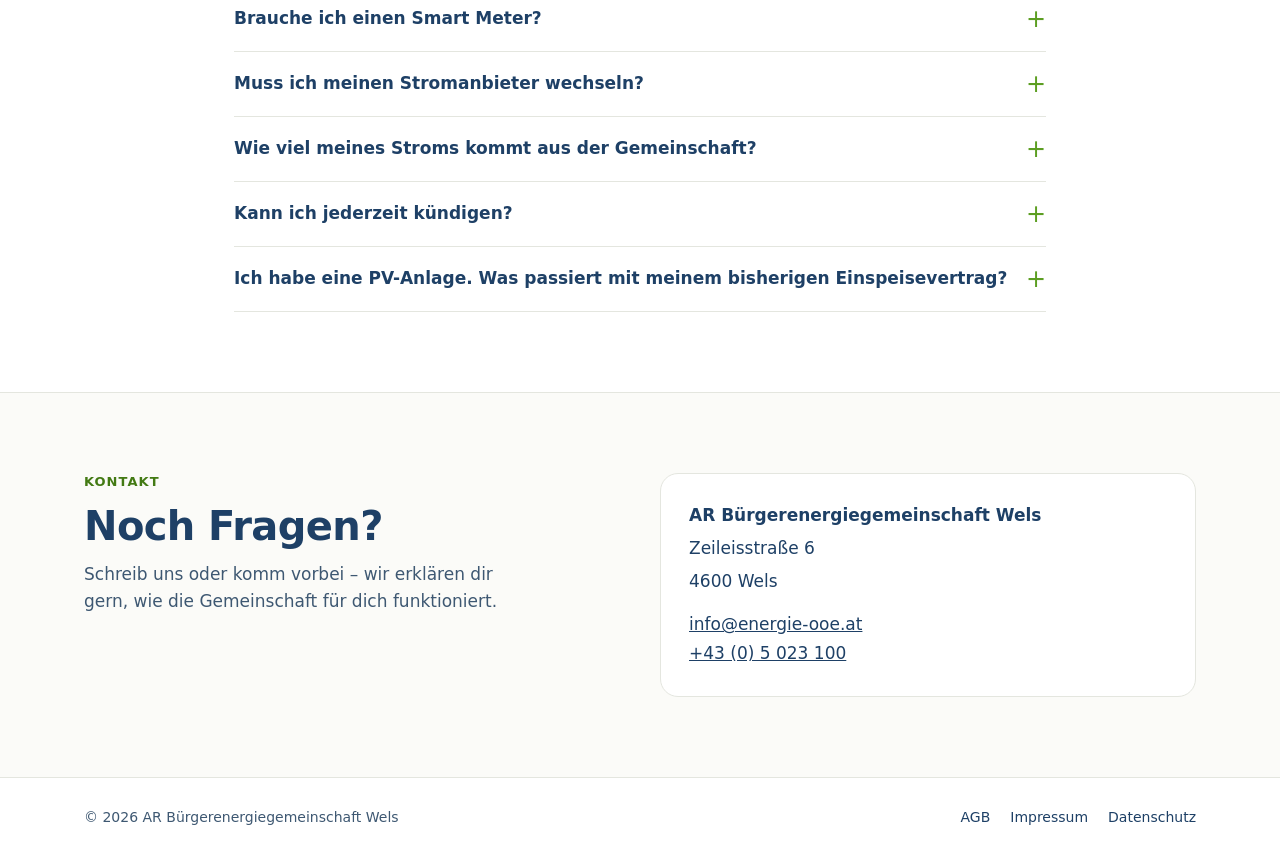
==== commit 265ac2d2: "Mitgliedsbeitrag auf 10 €/Jahr, Headline auf „Für Oberösterreich“ Preis in Hero-Karte, Tariftabelle," ====
--- a/index.html
+++ b/index.html
@@ -3,15 +3,15 @@
 <head>
 <meta charset="utf-8">
 <meta name="viewport" content="width=device-width, initial-scale=1">
-<title>Bürgerenergiegemeinschaft Wels – Strom aus Wels, für Wels</title>
-<meta name="description" content="Regionalen Sonnenstrom in Wels teilen: 11 ct/kWh Bezug, 8 ct/kWh Einspeisung, 25 € Mitgliedsbeitrag pro Jahr. Ohne Anbieterwechsel – jetzt unverbindlich anmelden.">
+<title>Bürgerenergiegemeinschaft Wels – Strom aus Wels, für Oberösterreich</title>
+<meta name="description" content="Regionalen Sonnenstrom in Wels teilen: 11 ct/kWh Bezug, 8 ct/kWh Einspeisung, 10 € Mitgliedsbeitrag pro Jahr. Ohne Anbieterwechsel – jetzt unverbindlich anmelden.">
 <meta name="robots" content="index, follow, max-image-preview:large">
 <link rel="canonical" href="https://www.energie-ooe.at/">
 
 <meta property="og:type" content="website">
 <meta property="og:locale" content="de_AT">
 <meta property="og:site_name" content="AR Bürgerenergiegemeinschaft Wels">
-<meta property="og:title" content="Bürgerenergiegemeinschaft Wels – Strom aus Wels, für Wels">
+<meta property="og:title" content="Bürgerenergiegemeinschaft Wels – Strom aus Wels, für Oberösterreich">
 <meta property="og:description" content="Teile Sonnenstrom mit deinen Nachbarn – regional, fair und zu fixen Preisen. 11 ct/kWh Bezug, 8 ct/kWh Einspeisung.">
 <meta property="og:url" content="https://www.energie-ooe.at/">
 <meta property="og:image" content="https://www.energie-ooe.at/assets/img/og-image.jpg">
@@ -67,8 +67,8 @@
       "@type": "WebPage",
       "@id": "https://www.energie-ooe.at/#webpage",
       "url": "https://www.energie-ooe.at/",
-      "name": "Bürgerenergiegemeinschaft Wels – Strom aus Wels, für Wels",
-      "description": "Regionalen Sonnenstrom in Wels teilen: 11 ct/kWh Bezug, 8 ct/kWh Einspeisung, 25 € Mitgliedsbeitrag pro Jahr. Ohne Anbieterwechsel.",
+      "name": "Bürgerenergiegemeinschaft Wels – Strom aus Wels, für Oberösterreich",
+      "description": "Regionalen Sonnenstrom in Wels teilen: 11 ct/kWh Bezug, 8 ct/kWh Einspeisung, 10 € Mitgliedsbeitrag pro Jahr. Ohne Anbieterwechsel.",
       "inLanguage": "de-AT",
       "isPartOf": { "@id": "https://www.energie-ooe.at/#website" },
       "about": { "@id": "https://www.energie-ooe.at/#organisation" }
@@ -153,7 +153,7 @@
       <div class="hero-copy">
         <h1 id="hero-titel">
           <span class="eyebrow hero-in d1">Bürgerenergiegemeinschaft Wels</span>
-          <span class="hero-title hero-in d2">Strom aus Wels.<br><span class="shimmer">Für Wels.</span></span>
+          <span class="hero-title hero-in d2">Strom aus Wels.<br><span class="shimmer">Für Oberösterreich.</span></span>
         </h1>
         <p class="hero-text hero-in d3">Teile Sonnenstrom mit deinen Nachbarn: Wer eine PV-Anlage hat, speist ein. Wer Strom braucht, bezieht ihn – regional, fair und zu fixen Preisen.</p>
         <div class="hero-actions hero-in d4">
@@ -174,7 +174,7 @@
         </li>
         <li class="price-card price-card--sun lift">
           <span class="label">Mitgliedsbeitrag</span>
-          <span class="value">25 <span class="unit">€/Jahr</span></span>
+          <span class="value">10 <span class="unit">€/Jahr</span></span>
         </li>
       </ul>
     </div>
@@ -284,7 +284,7 @@
             <tr>
               <th scope="row">Mitgliedsbeitrag</th>
               <td>Alle Teilnehmer</td>
-              <td class="price">25 €<span class="per">/Jahr</span></td>
+              <td class="price">10 €<span class="per">/Jahr</span></td>
             </tr>
           </tbody>
         </table>
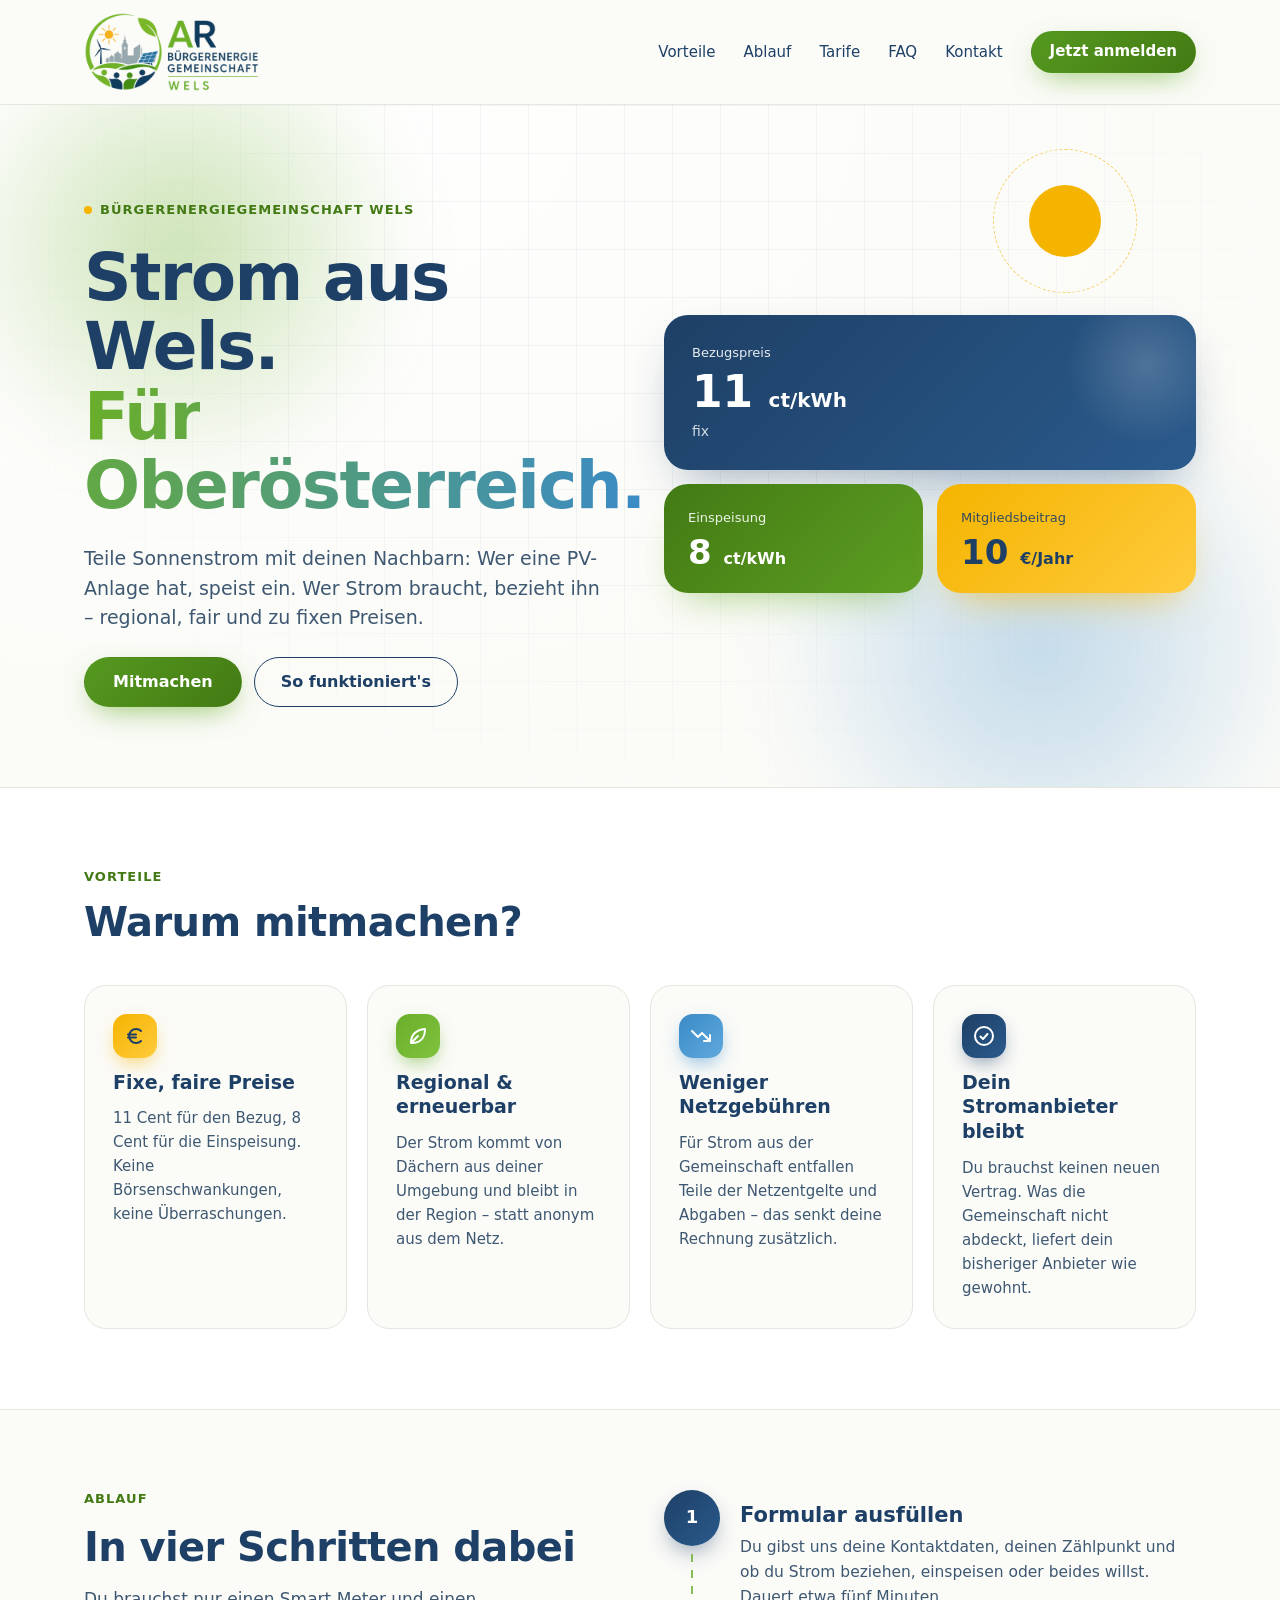
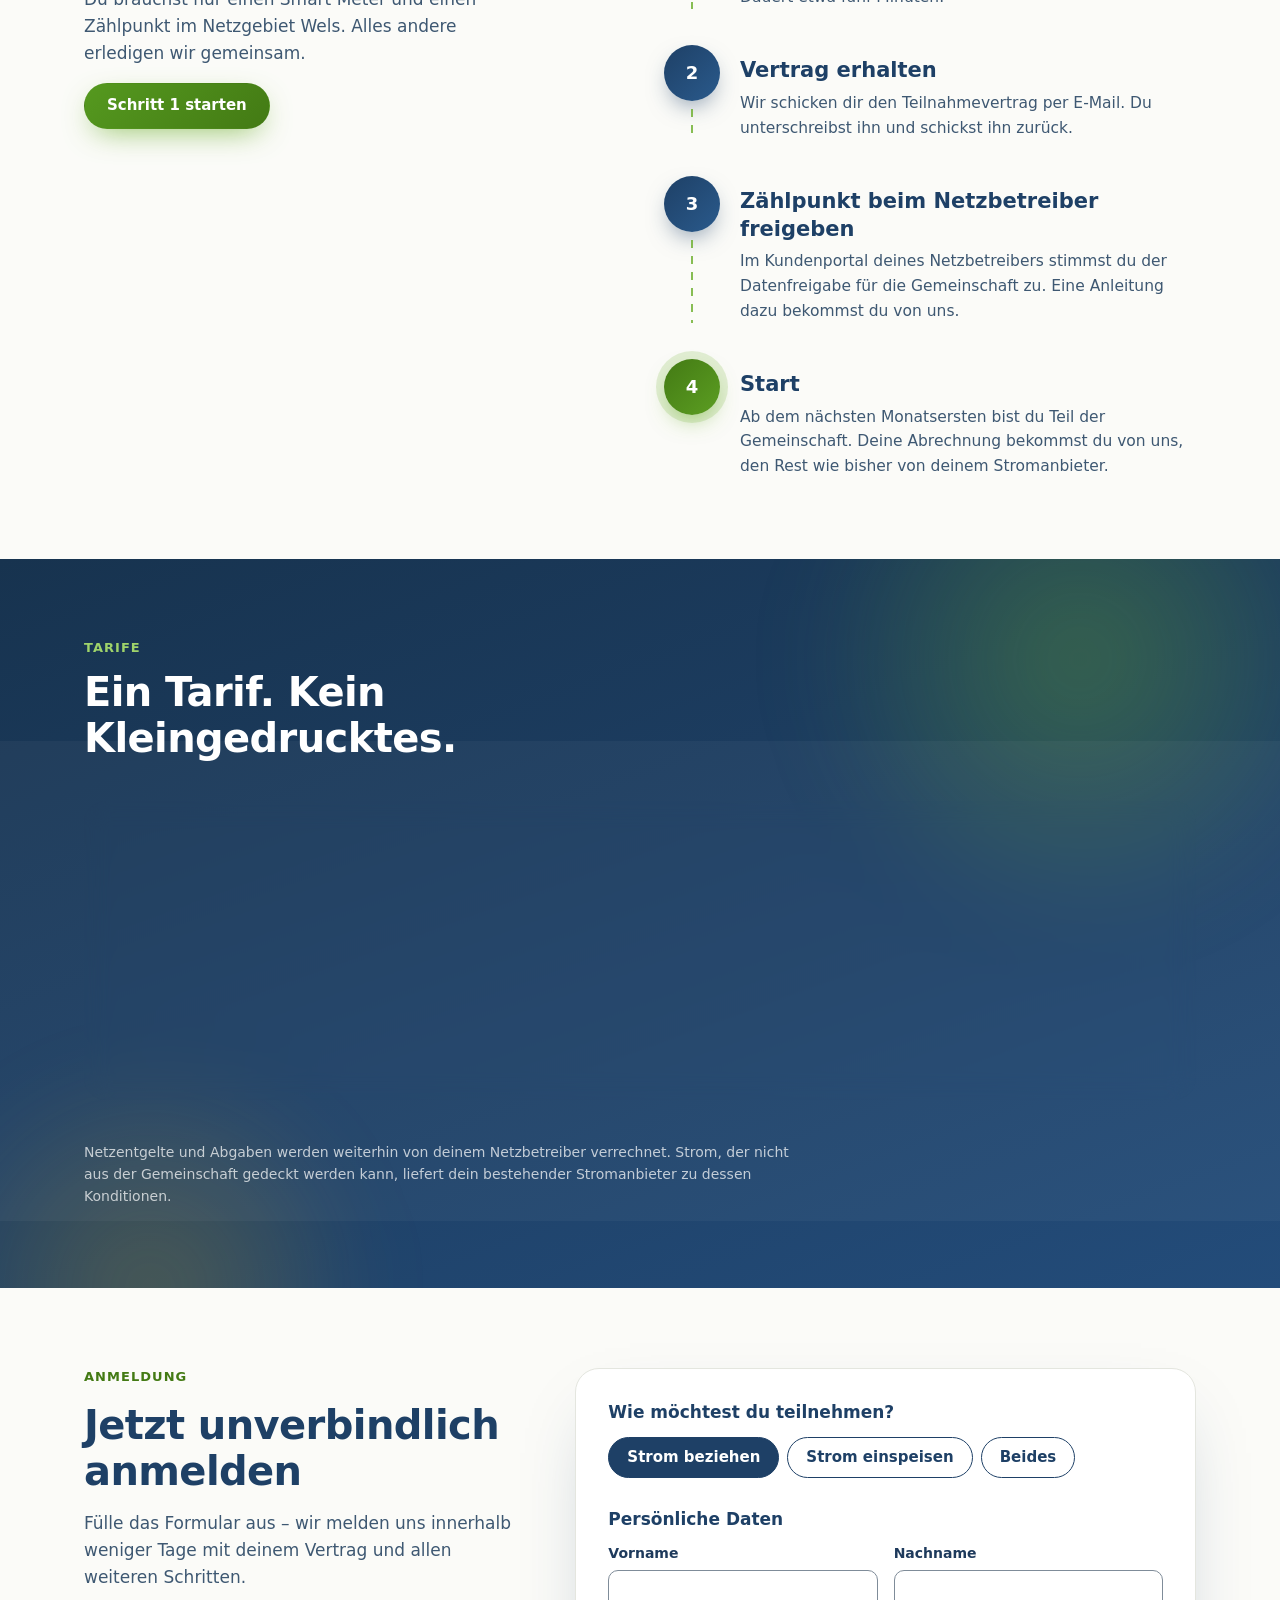
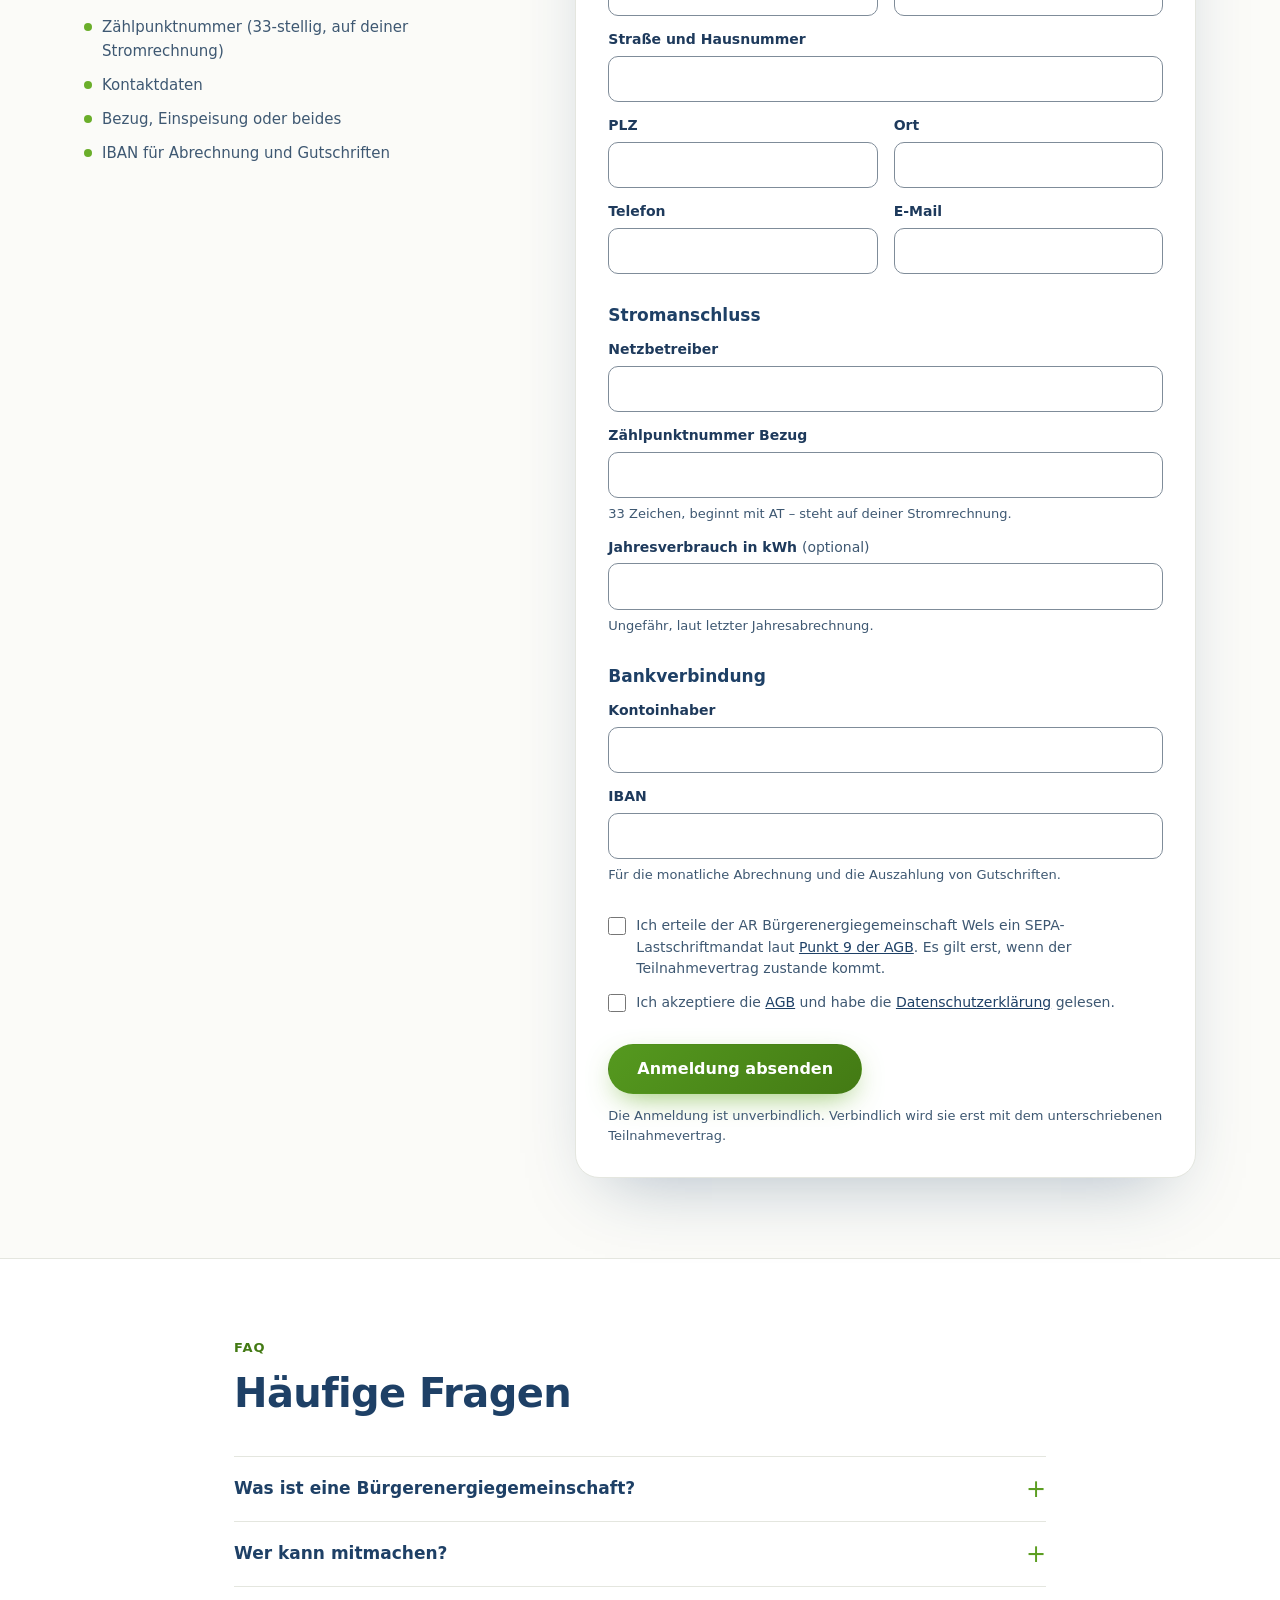
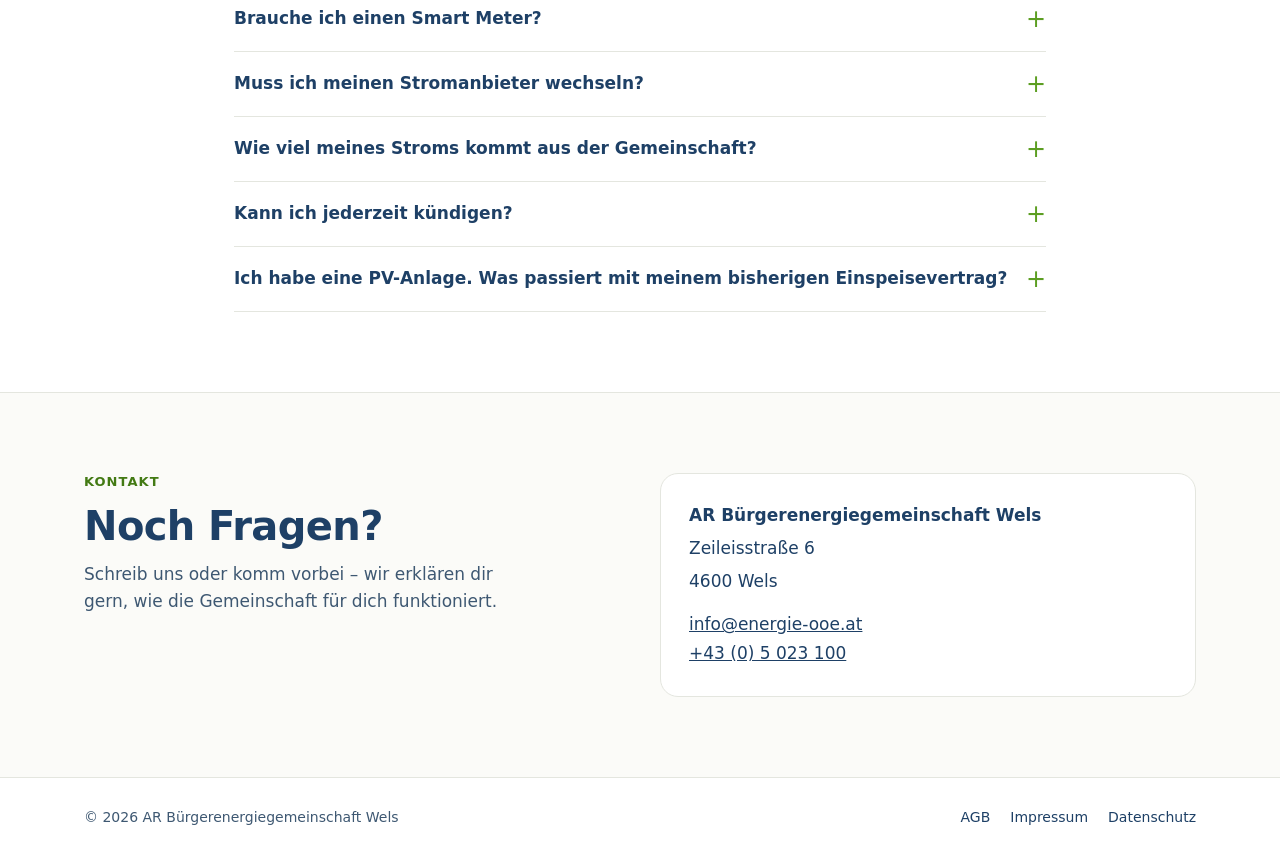
==== commit eb2f4e2b: "Netto- und USt-Angaben bei den Tarifen entfernen Der Verein verrechnet keine Umsatzsteuer: Hinweis a" ====
--- a/index.html
+++ b/index.html
@@ -166,7 +166,7 @@
         <li class="price-card price-card--main lift">
           <span class="label">Bezugspreis</span>
           <span class="value">11 <span class="unit">ct/kWh</span></span>
-          <span class="note">fix, netto</span>
+          <span class="note">fix</span>
         </li>
         <li class="price-card price-card--green lift">
           <span class="label">Einspeisung</span>
@@ -289,7 +289,7 @@
           </tbody>
         </table>
       </div>
-      <p class="footnote">Alle Preise netto, exkl. USt. Netzentgelte und Abgaben werden weiterhin von deinem Netzbetreiber verrechnet. Strom, der nicht aus der Gemeinschaft gedeckt werden kann, liefert dein bestehender Stromanbieter zu dessen Konditionen.</p>
+      <p class="footnote">Netzentgelte und Abgaben werden weiterhin von deinem Netzbetreiber verrechnet. Strom, der nicht aus der Gemeinschaft gedeckt werden kann, liefert dein bestehender Stromanbieter zu dessen Konditionen.</p>
     </div>
   </section>
 
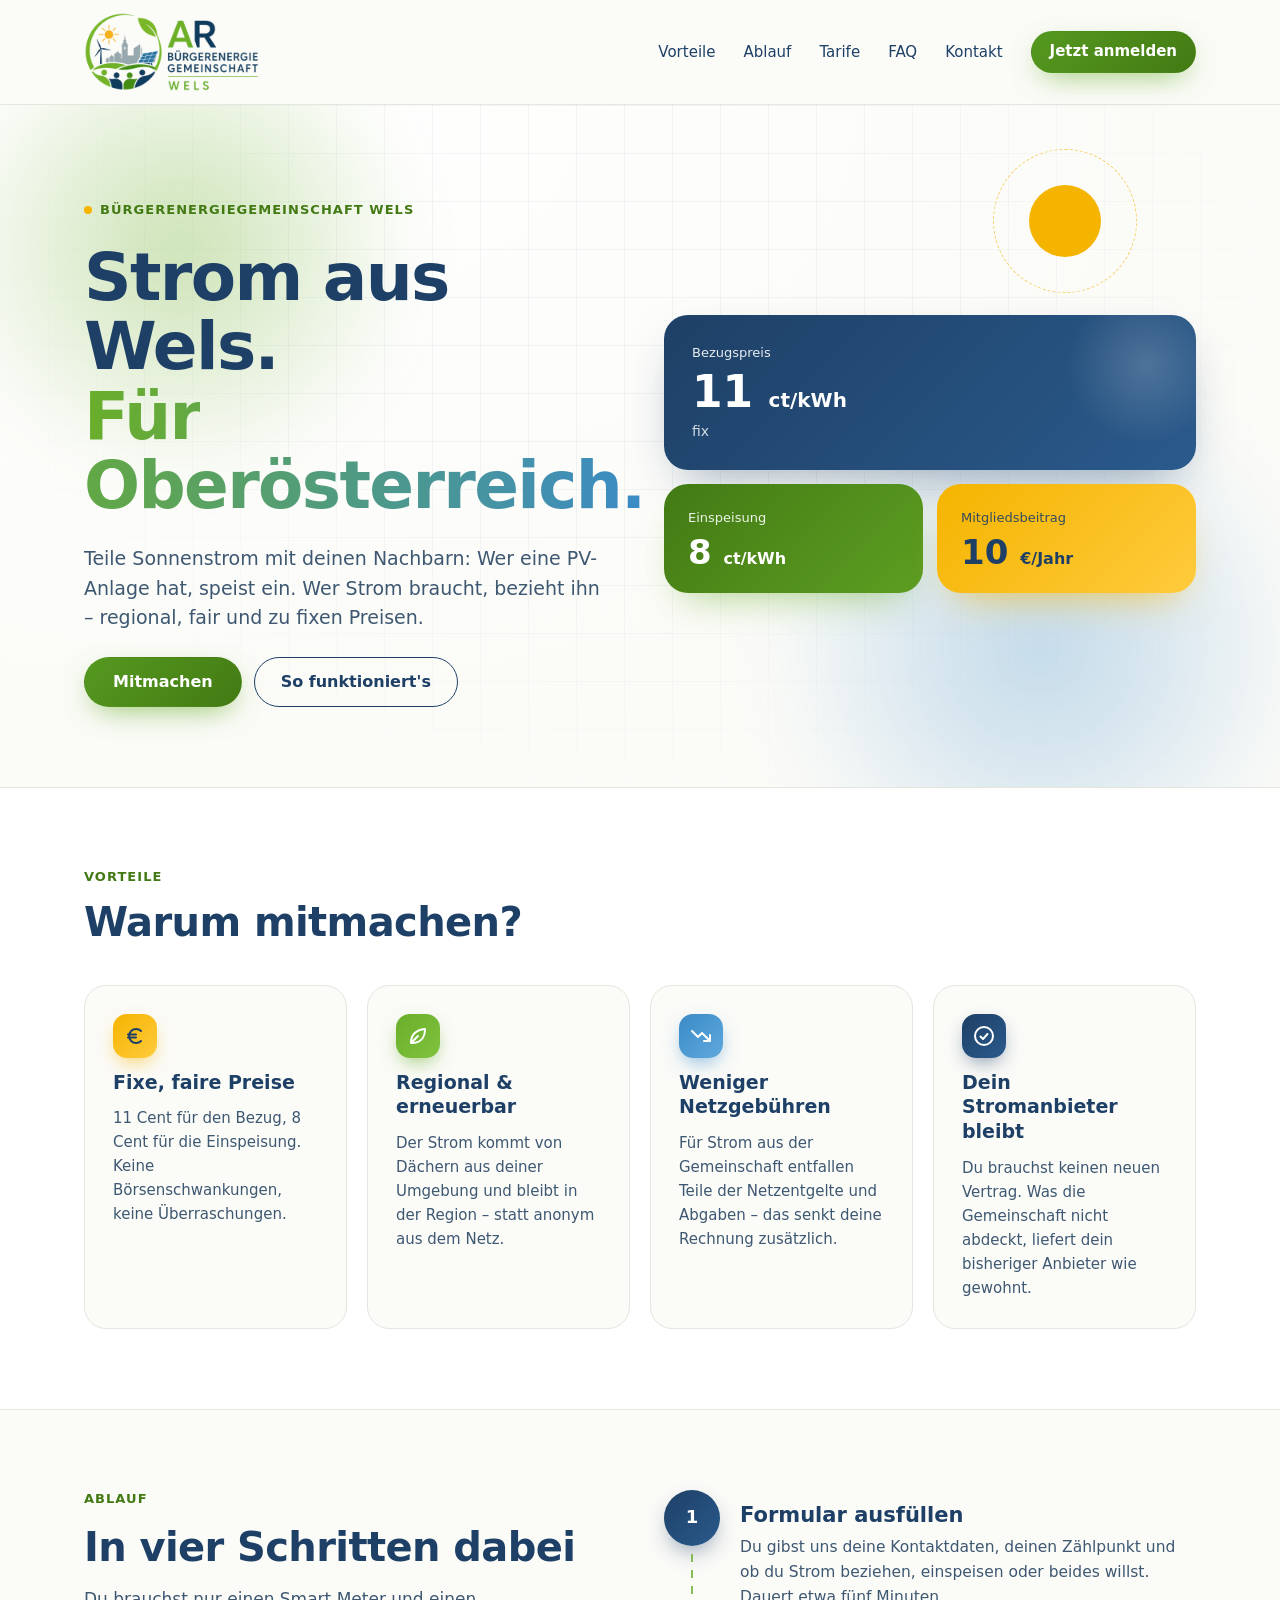
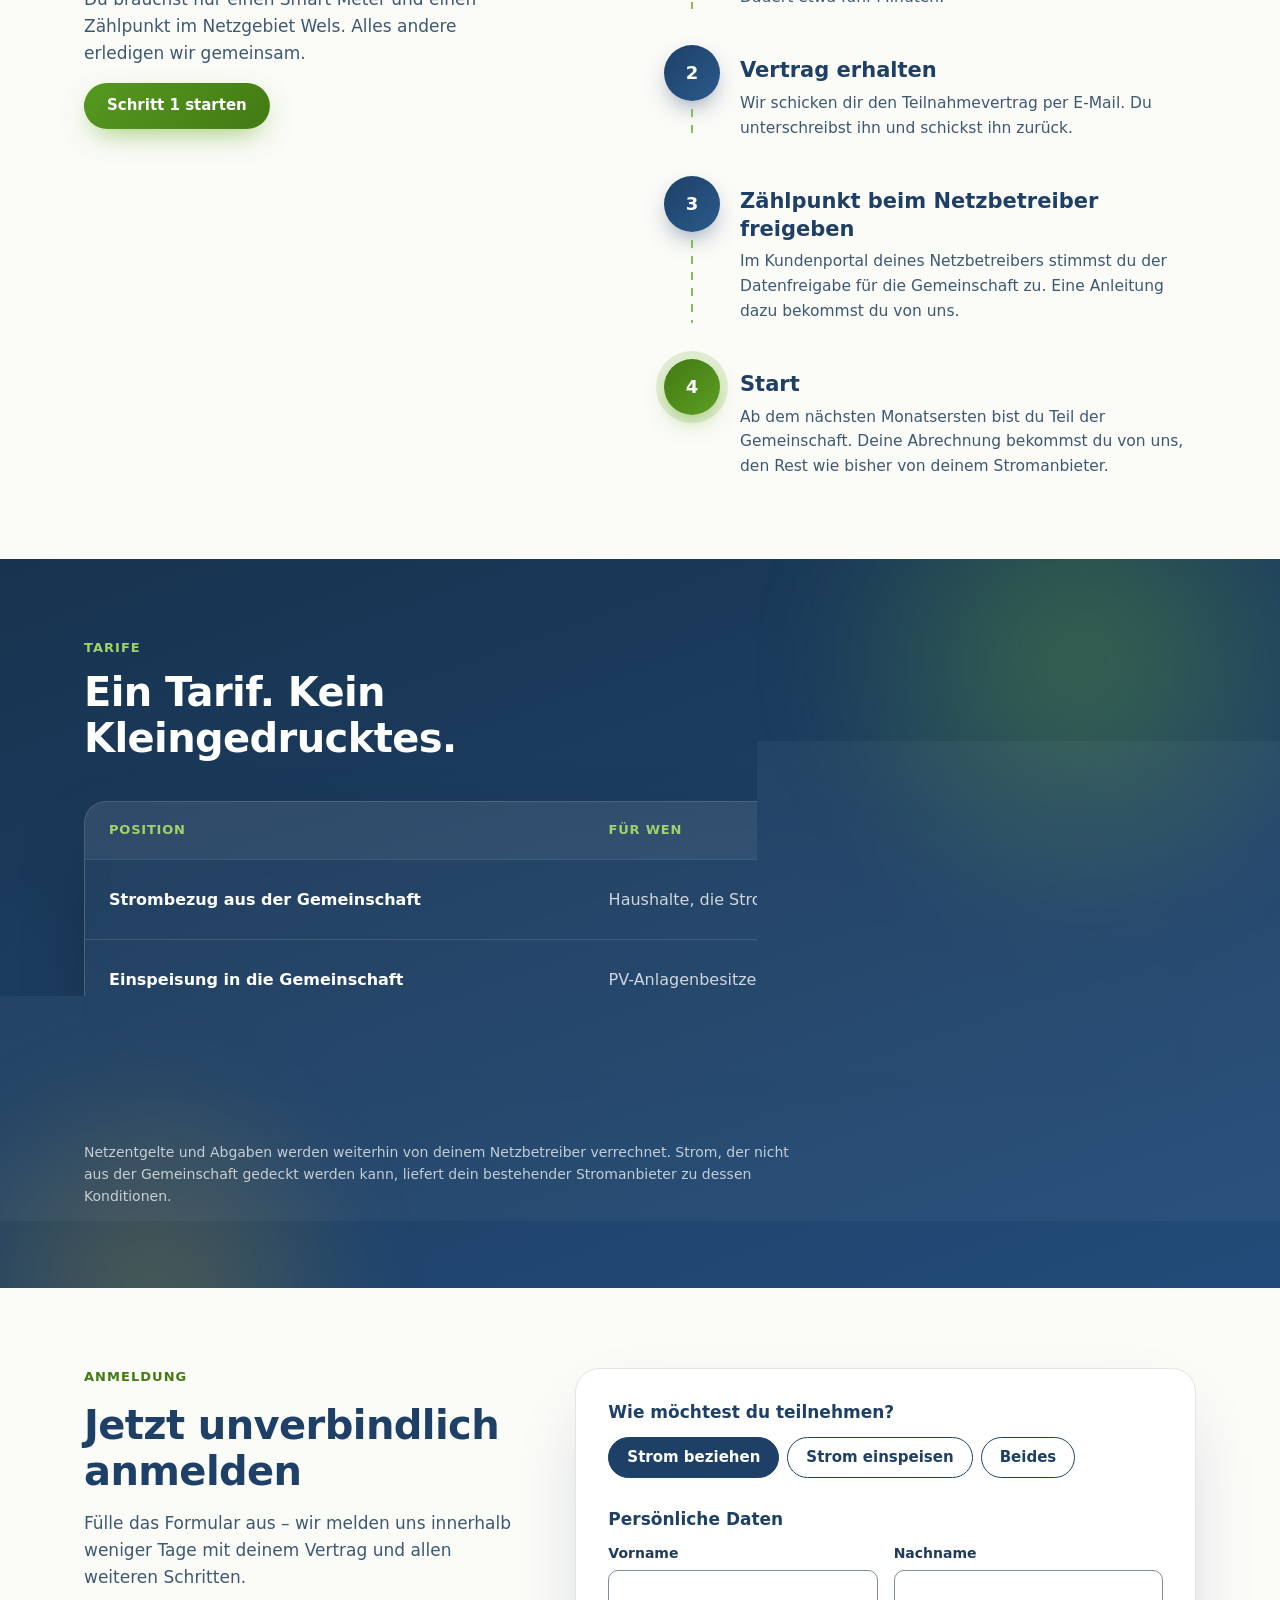
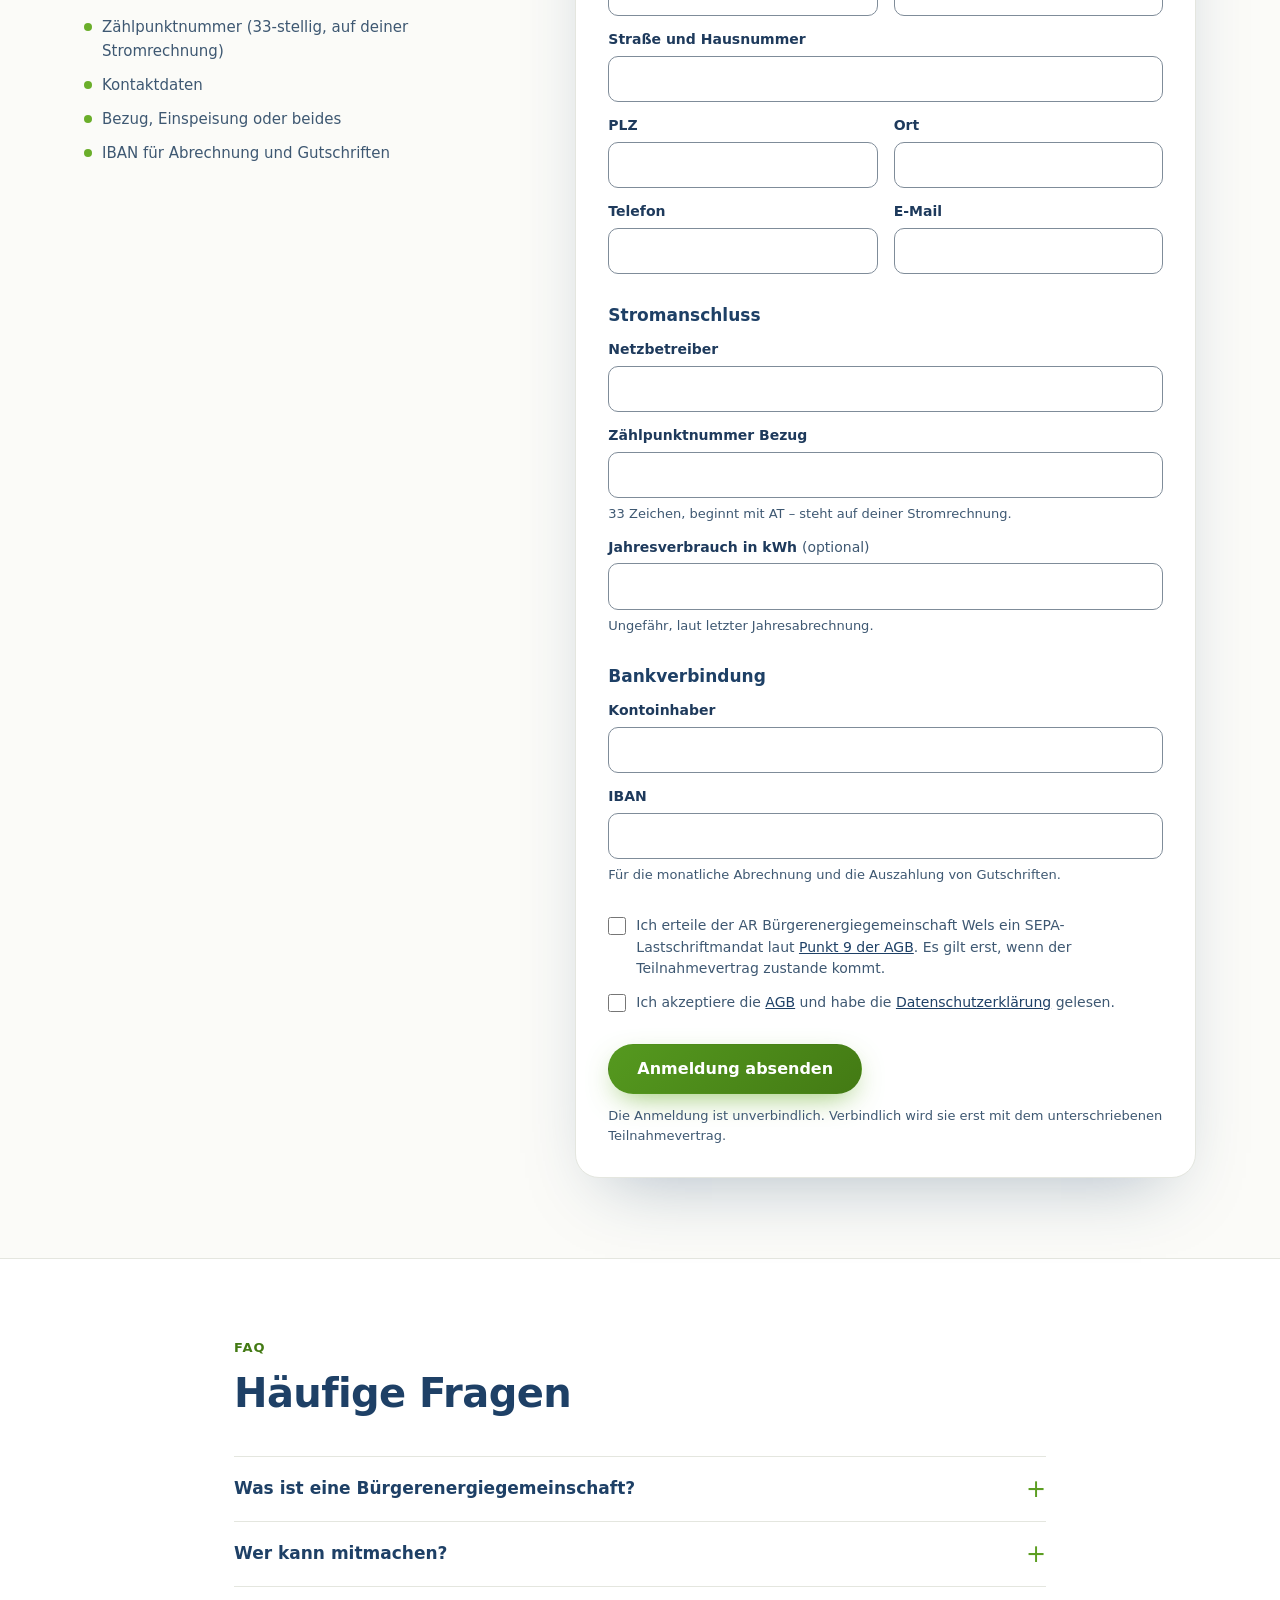
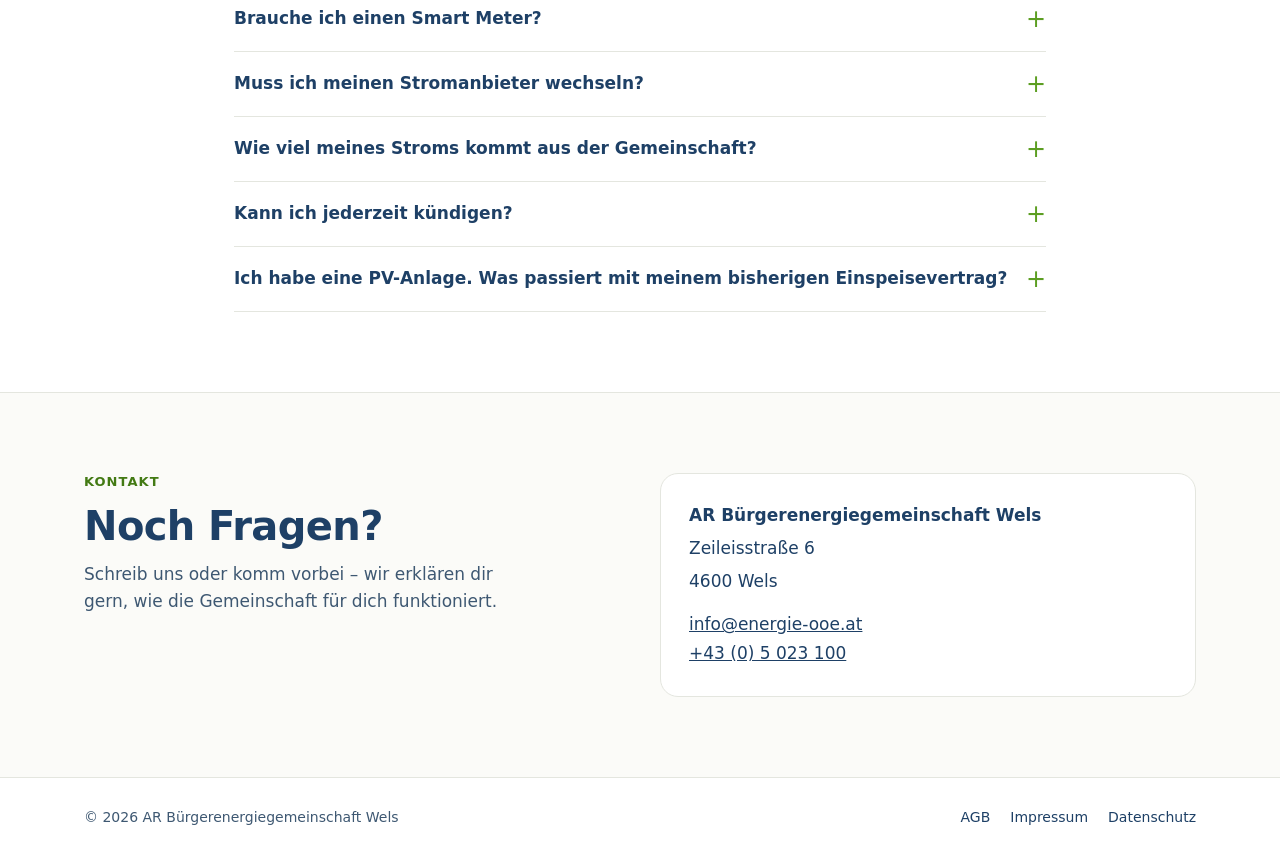
==== commit 84be279a: "Datareporter WebCare Cookie-Banner einbinden Co-Authored-By: Claude Opus 5.5 <noreply@anthropic.com>" ====
--- a/index.html
+++ b/index.html
@@ -2,6 +2,7 @@
 <html lang="de-AT">
 <head>
 <meta charset="utf-8">
+<script src='https://webcachex-eu.datareporter.eu/loader/v6/cmp-load.js?url=89eba99a-2e81-495a-b88c-23c2c6ba5430.RL9sq9yVPXdo.anW' defer></script>
 <meta name="viewport" content="width=device-width, initial-scale=1">
 <title>Bürgerenergiegemeinschaft Wels – Strom aus Wels, für Oberösterreich</title>
 <meta name="description" content="Regionalen Sonnenstrom in Wels teilen: 11 ct/kWh Bezug, 8 ct/kWh Einspeisung, 10 € Mitgliedsbeitrag pro Jahr. Ohne Anbieterwechsel – jetzt unverbindlich anmelden.">
